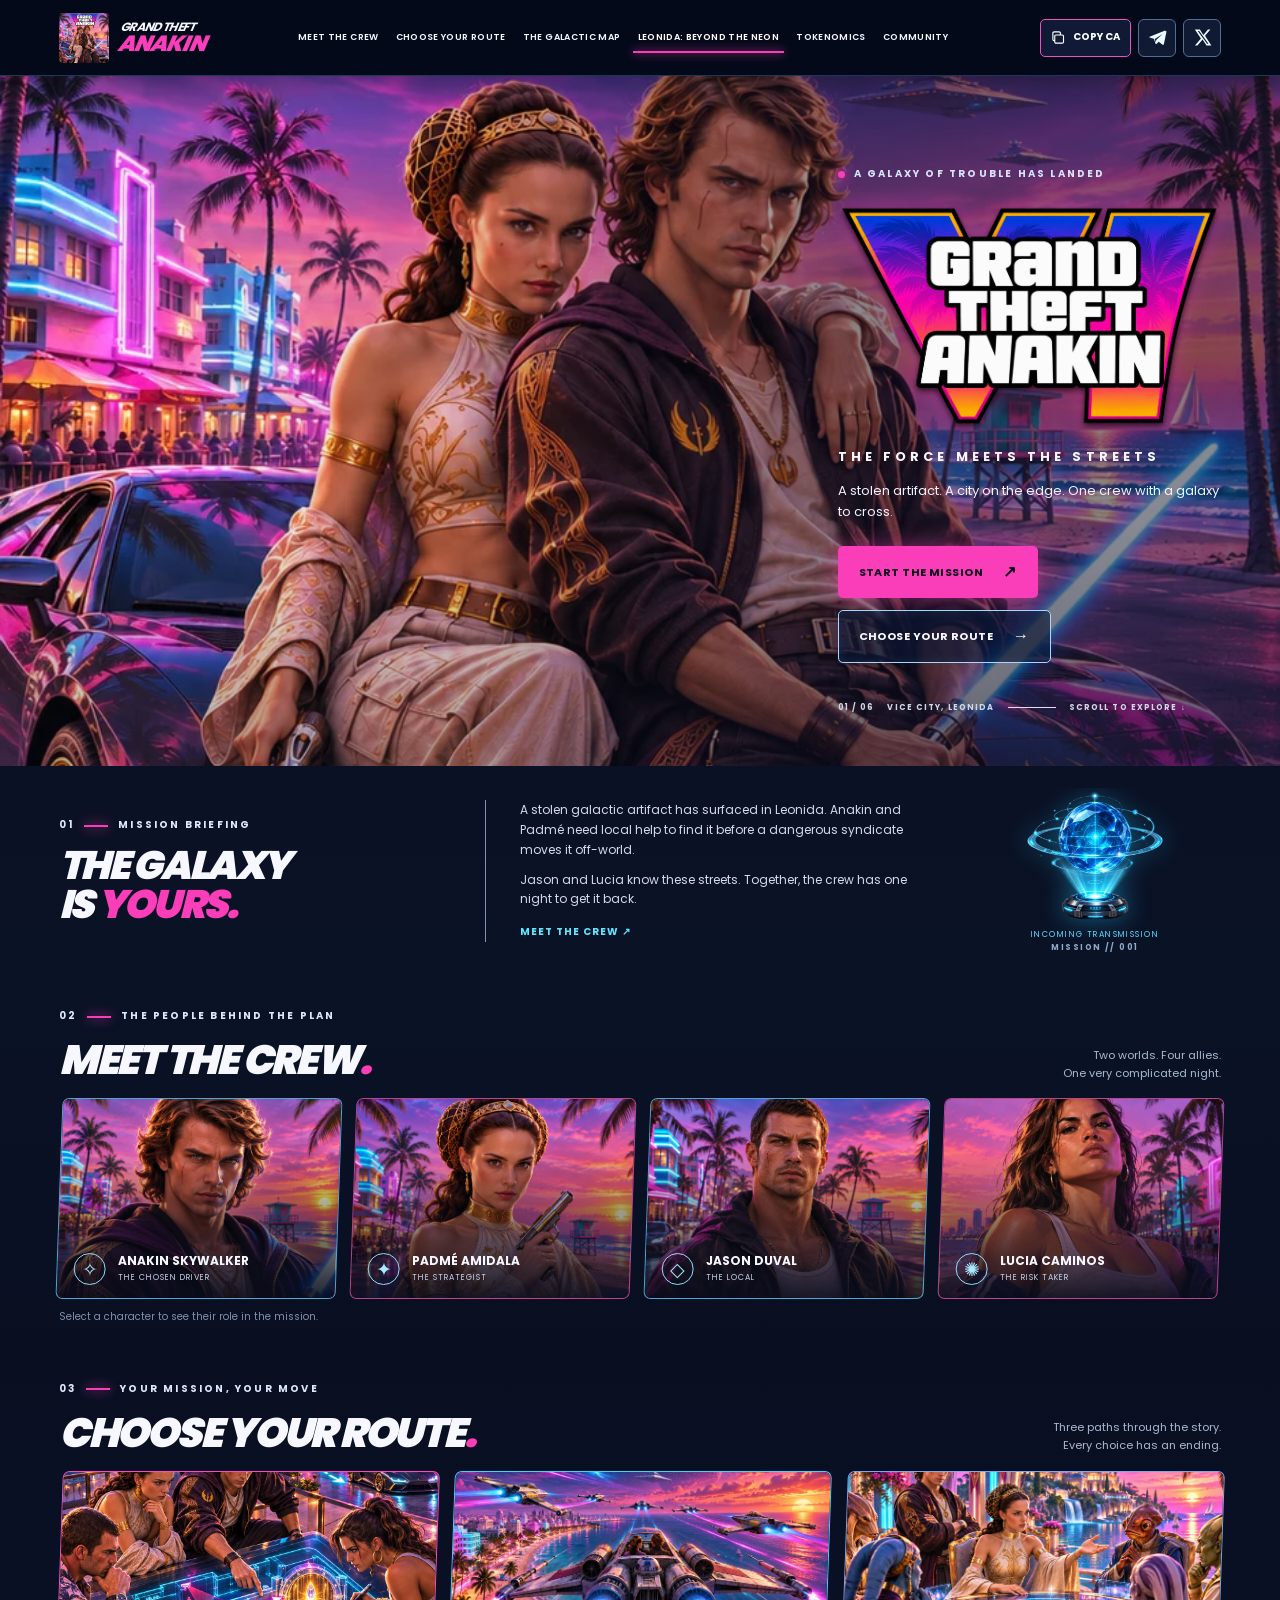
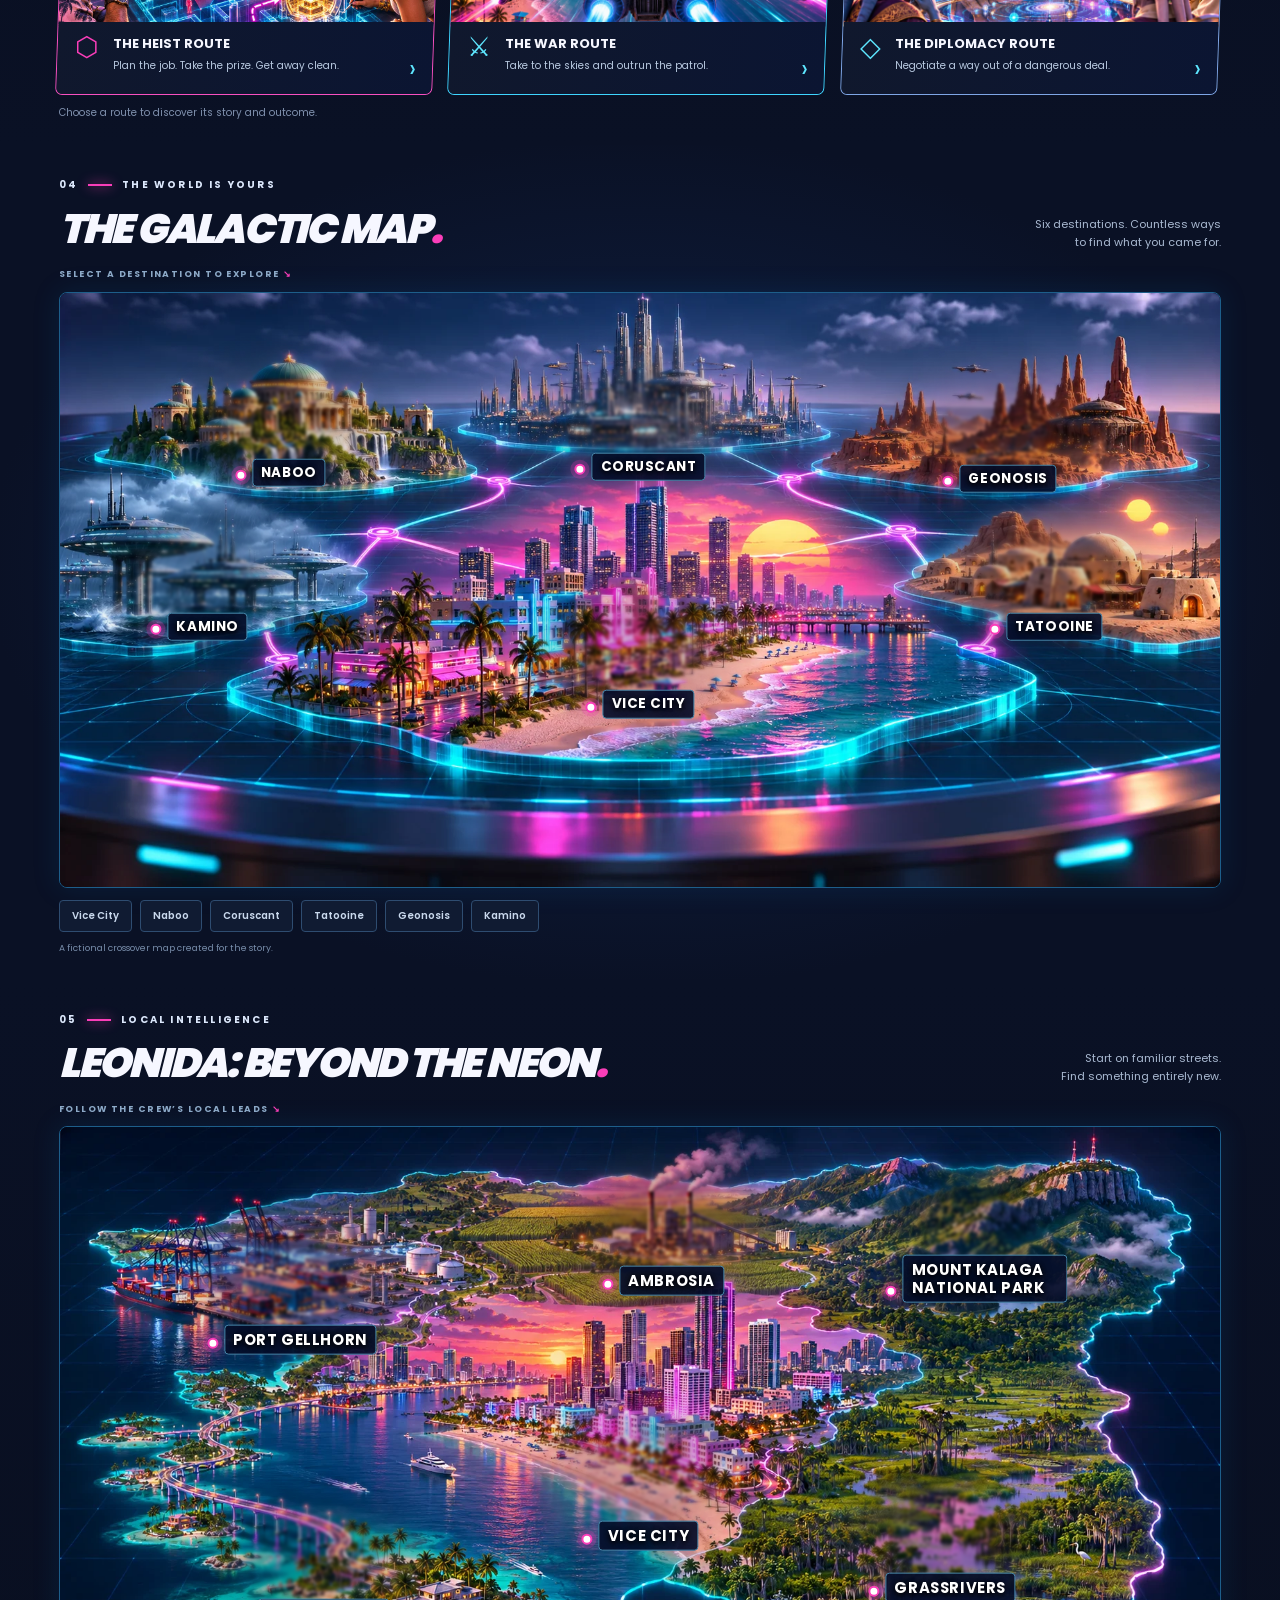
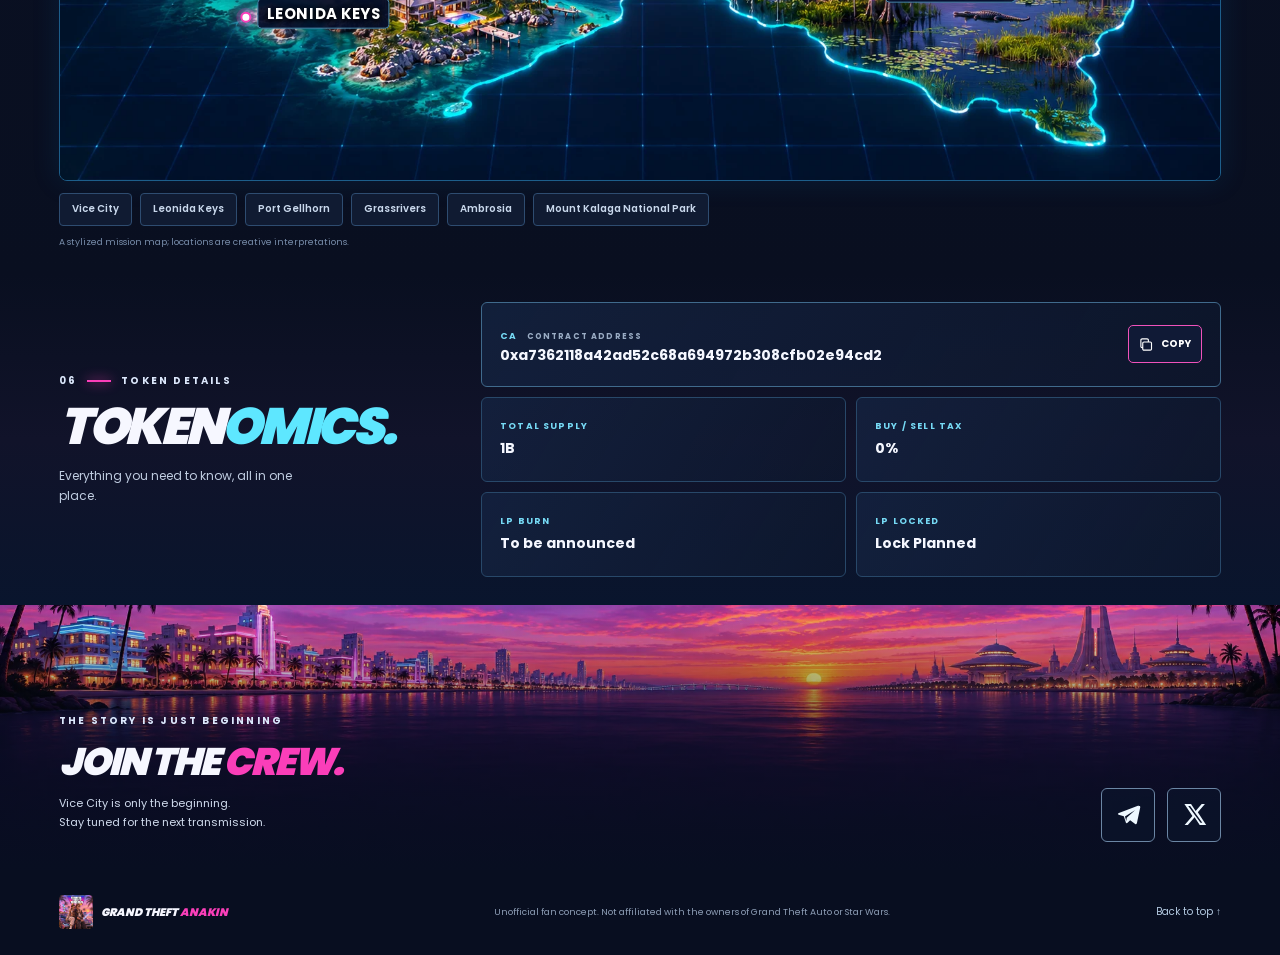
==== index.html @ a1997ffd "Shift hero copy right and enlarge the token wordmark. Co-authored-by: Cursor <cursoragent@cursor.com" ====
<!doctype html>
<html lang="en">
<head>
  <meta charset="utf-8">
  <meta name="viewport" content="width=device-width,initial-scale=1">
  <meta name="theme-color" content="#080b19">
  <meta name="description" content="Explore a cinematic fan-made Grand Theft Anakin story, where Vice City meets a galaxy far away.">
  <title>Grand Theft Anakin — The Force Meets the Streets</title>
  <link rel="icon" href="assets/images/logo-square.png">
  <link rel="preload" href="assets/fonts/poppins-700.woff2" as="font" type="font/woff2" crossorigin>
  <link rel="preload" href="assets/images/hero-desktop.webp" as="image" media="(min-width: 701px)">
  <link rel="stylesheet" href="styles.css?v=20261104d">
  <script src="config.js" defer></script>
  <script src="data.js" defer></script>
  <script src="app.js" defer></script>
  <script src="visitor.js" defer></script>
</head>
<body>
<a class="skip-link" href="#main">Skip to content</a>
<header class="site-header" id="top">
  <div class="header-inner wrap">
    <a class="brand" href="#home" aria-label="Grand Theft Anakin home"><img src="assets/images/logo-square.png" width="58" height="58" alt=""><span class="brand-name"><strong>GRAND THEFT</strong><em>ANAKIN</em></span></a>
    <button class="menu-toggle" type="button" aria-expanded="false" aria-controls="main-nav"><span></span><span></span><span></span><b class="sr-only">Toggle navigation</b></button>
    <nav class="main-nav" id="main-nav" aria-label="Main navigation"><a href="#characters">Meet the crew</a><a href="#routes">Choose your route</a><a href="#map">The galactic map</a><a href="#local-map">Leonida: Beyond the Neon</a><a href="#tokenomics">Tokenomics</a><a href="#community">Community</a></nav>
    <div class="header-actions"><button class="copy-ca" type="button" data-copy-contract disabled title="Contract address not provided"><svg viewBox="0 0 24 24" aria-hidden="true"><path d="M8 8h10a2 2 0 0 1 2 2v9a2 2 0 0 1-2 2H8a2 2 0 0 1-2-2v-9a2 2 0 0 1 2-2Zm7 0V5a2 2 0 0 0-2-2H5a2 2 0 0 0-2 2v10a2 2 0 0 0 2 2h1" fill="none" stroke="currentColor" stroke-width="1.8" stroke-linecap="round" stroke-linejoin="round"/></svg><span>Copy CA</span></button><a class="social-button" data-social="telegram" aria-label="Telegram" aria-disabled="true" title="Link not configured"><svg viewBox="0 0 24 24" aria-hidden="true"><path fill="currentColor" d="M21.7 3.3 2.8 10.6c-1.3.5-1.3 1.3-.2 1.6l4.9 1.5 1.9 5.8c.2.6.1.8.8.8.5 0 .8-.3 1.1-.6l2.3-2.2 4.8 3.5c.9.5 1.5.3 1.7-.8l3.1-14.7c.4-1.3-.5-1.9-1.5-1.4Zm-2.2 3.4-9.2 8.3-.4 3.2-1.3-4.2 9.9-6.3c.5-.3.9-.1.5.3Z"/></svg></a><a class="social-button" data-social="x" aria-label="X" aria-disabled="true" title="Link not configured"><svg viewBox="0 0 24 24" aria-hidden="true"><path fill="currentColor" d="M18.9 2H22l-6.8 7.8L23.2 22H17L12.1 14.6 5.6 22H2.5l7.5-8.6L2.3 2h6.4l4.4 6.7L18.9 2Zm-1.1 18h1.7L7.8 3.9H6L17.8 20Z"/></svg></a></div>
    <span class="sr-only" id="copy-status" role="status" aria-live="polite"></span>
  </div>
</header>
<main id="main">
  <section class="hero" id="home" aria-label="Grand Theft Anakin introduction">
    <picture class="hero-picture"><source media="(max-width: 700px)" srcset="assets/images/hero-mobile.webp"><img src="assets/images/hero-desktop.webp" alt="Anakin and Padmé beside a sports car on a neon-lit Vice City beach" width="1774" height="887" fetchpriority="high"></picture>
    <div class="hero-shade"></div><div class="hero-inner wrap"><div class="hero-copy"><p class="eyebrow"><span class="glow-dot"></span> A GALAXY OF TROUBLE HAS LANDED</p><h1 class="wordmark-heading"><img class="hero-wordmark" src="assets/images/grand-theft-anakin-vi.png" alt="Grand Theft Anakin VI" width="1637" height="961"></h1><p class="hero-tagline">THE FORCE MEETS THE STREETS</p><p class="hero-description">A stolen artifact. A city on the edge. One crew with a galaxy to cross.</p><div class="hero-actions"><a class="button button-primary" href="#mission">Start the mission <span aria-hidden="true">↗</span></a><a class="button button-outline" href="#routes">Choose your route <span aria-hidden="true">→</span></a></div><div class="hero-footnote"><span>01 / 06</span><span>VICE CITY, LEONIDA</span><span class="line"></span><span>SCROLL TO EXPLORE ↓</span></div></div></div>
  </section>
  <section class="briefing section-shell" id="mission"><div class="wrap briefing-grid"><div><p class="section-kicker">01 <span></span> MISSION BRIEFING</p><h2 class="display-heading">THE GALAXY<br>IS <em>YOURS.</em></h2></div><div class="briefing-copy"><p>A stolen galactic artifact has surfaced in Leonida. Anakin and Padmé need local help to find it before a dangerous syndicate moves it off-world.</p><p>Jason and Lucia know these streets. Together, the crew has one night to get it back.</p><a class="text-link" href="#characters">Meet the crew <span aria-hidden="true">↗</span></a></div><div class="briefing-signal"><img class="briefing-artifact" src="assets/images/briefing-artifact.webp" alt="A glowing holographic artifact" width="1536" height="1024" loading="lazy"><span>INCOMING TRANSMISSION</span><b>MISSION // 001</b></div></div></section>
  <section class="characters section-shell" id="characters"><div class="wrap"><div class="section-heading"><div><p class="section-kicker">02 <span></span> THE PEOPLE BEHIND THE PLAN</p><h2>Meet the crew<span class="accent">.</span></h2></div><p>Two worlds. Four allies.<br>One very complicated night.</p></div><div class="character-grid" id="character-grid"></div><p class="section-footnote">Select a character to see their role in the mission.</p></div></section>
  <section class="routes section-shell" id="routes"><div class="wrap"><div class="section-heading"><div><p class="section-kicker">03 <span></span> YOUR MISSION, YOUR MOVE</p><h2>Choose your route<span class="accent">.</span></h2></div><p>Three paths through the story.<br>Every choice has an ending.</p></div><div class="route-grid" id="route-grid"></div><p class="section-footnote">Choose a route to discover its story and outcome.</p></div></section>
  <section class="map-section section-shell" id="map"><div class="wrap"><div class="section-heading"><div><p class="section-kicker">04 <span></span> THE WORLD IS YOURS</p><h2>The galactic map<span class="accent">.</span></h2></div><p>Six destinations. Countless ways<br>to find what you came for.</p></div><p class="map-instruction">SELECT A DESTINATION TO EXPLORE <span aria-hidden="true">↘</span></p><div class="map-frame"><div class="map-art"><img src="assets/images/map-galaxy-new.webp" alt="A holographic map linking Vice City with five Star Wars destinations" width="1774" height="887" loading="lazy"><div id="galactic-pins" class="pins"></div></div></div><div class="destination-list" id="galactic-list" aria-label="Galactic destinations"></div><p class="map-caption">A fictional crossover map created for the story.</p></div></section>
  <section class="local-section section-shell" id="local-map"><div class="wrap"><div class="section-heading"><div><p class="section-kicker">05 <span></span> LOCAL INTELLIGENCE</p><h2>Leonida: Beyond the Neon<span class="accent">.</span></h2></div><p>Start on familiar streets.<br>Find something entirely new.</p></div><p class="map-instruction">FOLLOW THE CREW’S LOCAL LEADS <span aria-hidden="true">↘</span></p><div class="map-frame local-frame"><div class="map-art"><img src="assets/images/map-leonida-new.webp" alt="A stylized holographic map of Leonida and its mission locations" width="1774" height="887" loading="lazy"><div id="local-pins" class="pins"></div></div></div><div class="destination-list" id="local-list" aria-label="Leonida mission locations"></div><p class="map-caption">A stylized mission map; locations are creative interpretations.</p></div></section>
  <section class="tokenomics section-shell" id="tokenomics"><div class="wrap tokenomics-layout"><div class="tokenomics-intro"><p class="section-kicker">06 <span></span> TOKEN DETAILS</p><h2>TOKEN<em>OMICS.</em></h2><p>Everything you need to know, all in one place.</p><p class="tokenomics-note">Details will appear here once provided.</p></div><div class="tokenomics-cards" aria-label="Token information"><div class="token-stat token-ca"><div><span class="token-label">CA <small>CONTRACT ADDRESS</small></span><strong data-token-value="contractAddress">Not provided</strong></div><button class="token-copy" type="button" data-copy-contract disabled title="Contract address not provided"><svg viewBox="0 0 24 24" aria-hidden="true"><path d="M8 8h10a2 2 0 0 1 2 2v9a2 2 0 0 1-2 2H8a2 2 0 0 1-2-2v-9a2 2 0 0 1 2-2Zm7 0V5a2 2 0 0 0-2-2H5a2 2 0 0 0-2 2v10a2 2 0 0 0 2 2h1" fill="none" stroke="currentColor" stroke-width="1.8" stroke-linecap="round" stroke-linejoin="round"/></svg><span>Copy</span></button></div><div class="token-stat"><span class="token-label">TOTAL SUPPLY</span><strong data-token-value="totalSupply">To be announced</strong></div><div class="token-stat"><span class="token-label">BUY / SELL TAX</span><strong data-token-value="buySellTax">To be announced</strong></div><div class="token-stat"><span class="token-label">LP BURN</span><strong data-token-value="lpBurn">To be announced</strong></div><div class="token-stat"><span class="token-label">LP LOCKED</span><strong data-token-value="lpLocked">To be announced</strong></div></div></div></section>
  <section class="community" id="community"><div class="community-bg" aria-hidden="true"></div><div class="wrap community-content"><div><p class="section-kicker">THE STORY IS JUST BEGINNING</p><h2>JOIN THE <em>CREW.</em></h2><p>Vice City is only the beginning.<br>Stay tuned for the next transmission.</p></div><div class="community-socials" aria-label="Community links"><a class="social-button" data-social="telegram" aria-label="Telegram" aria-disabled="true" title="Link not configured"><svg viewBox="0 0 24 24" aria-hidden="true"><path fill="currentColor" d="M21.7 3.3 2.8 10.6c-1.3.5-1.3 1.3-.2 1.6l4.9 1.5 1.9 5.8c.2.6.1.8.8.8.5 0 .8-.3 1.1-.6l2.3-2.2 4.8 3.5c.9.5 1.5.3 1.7-.8l3.1-14.7c.4-1.3-.5-1.9-1.5-1.4Zm-2.2 3.4-9.2 8.3-.4 3.2-1.3-4.2 9.9-6.3c.5-.3.9-.1.5.3Z"/></svg></a><a class="social-button" data-social="x" aria-label="X" aria-disabled="true" title="Link not configured"><svg viewBox="0 0 24 24" aria-hidden="true"><path fill="currentColor" d="M18.9 2H22l-6.8 7.8L23.2 22H17L12.1 14.6 5.6 22H2.5l7.5-8.6L2.3 2h6.4l4.4 6.7L18.9 2Zm-1.1 18h1.7L7.8 3.9H6L17.8 20Z"/></svg></a></div></div></section>
</main>
<footer class="footer"><div class="wrap footer-inner"><a class="footer-brand" href="#home"><img src="assets/images/logo-square.png" alt="" width="38" height="38"><span>GRAND THEFT <em>ANAKIN</em></span></a><p>Unofficial fan concept. Not affiliated with the owners of Grand Theft Auto or Star Wars.</p><a href="#top" class="back-to-top">Back to top ↑</a></div></footer>
<dialog class="detail-dialog" id="detail-dialog" aria-labelledby="dialog-title"><div class="dialog-shell"><button class="dialog-close" id="dialog-close" type="button" aria-label="Close details">×</button><div class="dialog-visual"><img id="dialog-image" src="assets/images/07-vice-city.webp" alt="" width="1672" height="941"></div><div class="dialog-content"><div class="scene-gallery" id="scene-gallery" aria-label="Location image gallery" hidden><p class="gallery-caption">EXPLORE THE LOCATION <span id="gallery-position" aria-live="polite"></span></p><div id="gallery-thumbs" class="gallery-thumbs"></div></div><p class="section-kicker" id="dialog-kicker"></p><h2 id="dialog-title"></h2><p id="dialog-text"></p><div class="dialog-outcome" id="dialog-outcome" hidden><span>MISSION OUTCOME</span><p id="outcome-text"></p></div><div class="dialog-actions"><button class="button button-primary" type="button" id="outcome-button" hidden>Reveal outcome <span aria-hidden="true">→</span></button><button class="button button-outline" type="button" id="dialog-back">Back to the story</button></div></div></div></dialog>
</body></html>
---- styles.css ----
@font-face{font-family:Poppins;src:url('assets/fonts/poppins-400.woff2') format('woff2');font-weight:400;font-display:swap}@font-face{font-family:Poppins;src:url('assets/fonts/poppins-600.woff2') format('woff2');font-weight:600;font-display:swap}@font-face{font-family:Poppins;src:url('assets/fonts/poppins-700.woff2') format('woff2');font-weight:700;font-display:swap}@font-face{font-family:Poppins;src:url('assets/fonts/poppins-900.woff2') format('woff2');font-weight:900;font-display:swap}
:root{color-scheme:dark;--bg:#080d1d;--surface:#101831;--ink:#f6f7ff;--muted:#a9b9d1;--cyan:#5ee7ff;--pink:#fa3eb9;--line:#254565;--max:1420px;--header:76px}*{box-sizing:border-box}html{scroll-behavior:smooth;scroll-padding-top:var(--header)}body{margin:0;background:var(--bg);color:var(--ink);font:400 14px/1.65 Poppins,Arial,sans-serif}body.dialog-open{overflow:hidden}button,a{font:inherit}button{color:inherit}button,a{-webkit-tap-highlight-color:transparent}a{color:inherit;text-decoration:none}img{max-width:100%}button:focus-visible,a:focus-visible{outline:3px solid #fff;outline-offset:4px}.wrap{width:min(var(--max),calc(100% - 9.2%));margin-inline:auto}.sr-only{position:absolute;width:1px;height:1px;padding:0;margin:-1px;overflow:hidden;clip:rect(0,0,0,0);white-space:nowrap;border:0}.skip-link{position:fixed;z-index:200;top:4px;left:4px;transform:translateY(-150%);background:#fff;color:#000;padding:10px}.skip-link:focus{transform:none}.site-header{height:var(--header);position:sticky;top:0;z-index:20;background:rgba(5,10,26,.96);border-bottom:1px solid #1f3751;box-shadow:0 8px 30px #0004;backdrop-filter:blur(12px)}.header-inner{height:100%;display:flex;align-items:center;gap:22px}.brand{display:flex;align-items:center;gap:10px;flex-shrink:0;line-height:1}.brand img{width:50px;height:50px;border-radius:50%}.brand-name{display:flex;flex-direction:column;transform:skew(-10deg);font-style:italic;font-weight:900;letter-spacing:-.06em}.brand-name strong{font-size:12px}.brand-name em{font-size:22px;color:var(--pink);font-style:italic}.main-nav{display:flex;justify-content:center;align-items:center;gap:clamp(13px,1.6vw,27px);flex:1;height:100%}.main-nav a{font-size:10px;font-weight:600;text-transform:uppercase;letter-spacing:.04em;height:100%;display:flex;align-items:center;position:relative}.main-nav a:hover,.main-nav a.active{color:#fff}.main-nav a.active:after,.main-nav a:hover:after{content:"";position:absolute;bottom:0;left:0;right:0;height:2px;background:var(--pink);box-shadow:0 0 10px var(--pink)}.header-action{white-space:nowrap;font-weight:700;font-size:10px;text-transform:uppercase;padding:9px 14px;border:1px solid var(--pink);border-radius:6px;box-shadow:0 0 16px #f332a944}.header-action span{font-size:17px;color:#c4adff;margin-right:4px}.menu-toggle{display:none}.button{min-height:47px;display:inline-flex;align-items:center;justify-content:center;gap:20px;padding:12px 20px;border-radius:5px;border:1px solid transparent;text-transform:uppercase;letter-spacing:.04em;font-size:11px;font-weight:700;cursor:pointer;transition:transform .2s,box-shadow .2s,background .2s}.button span{font-size:16px}.button:hover{transform:translateY(-2px)}.button-primary{background:var(--pink);color:#100b1c;box-shadow:0 0 22px #f741ad80}.button-primary:hover{background:#ff73cc;box-shadow:0 0 28px #f741ada8}.button-outline{background:#0b1533aa;color:#f8faff;border-color:#a9d6ff;box-shadow:inset 0 0 12px #5edfff16}.button-outline:hover{border-color:var(--pink);box-shadow:0 0 18px #fa3eb94a}.hero{height:min(690px,calc(100vh - var(--header)));min-height:510px;position:relative;isolation:isolate;overflow:hidden;border-bottom:1px solid #4b3661}.hero-picture,.hero-shade{position:absolute;inset:0;z-index:-2}.hero-picture img{width:100%;height:100%;object-fit:cover;object-position:40% center;display:block}.hero-shade{z-index:-1;background:linear-gradient(90deg,transparent 10%,#10102a19 37%,#1110277d 67%,#0d10247d 100%),linear-gradient(0deg,#080d1d4a,transparent 35%)}.hero-inner{height:100%;display:flex;justify-content:flex-end;align-items:center}.hero-copy{width:40%;padding:28px 0 0 7%;margin-left:auto}.eyebrow,.section-kicker{font-size:10px;letter-spacing:.22em;font-weight:700;text-transform:uppercase}.eyebrow{display:flex;align-items:center;gap:9px;color:#d8e4fb}.glow-dot{width:7px;height:7px;border-radius:50%;background:var(--pink);box-shadow:0 0 12px var(--pink)}h1{font-size:clamp(52px,6.9vw,112px);line-height:.8;letter-spacing:-.075em;margin:25px 0 22px;font-weight:900;font-style:italic;transform:skew(-7deg);text-shadow:0 4px 18px #161027}.hero h1 span,.hero h1 em{display:block}.hero h1 em{color:var(--pink);font-size:1.04em;font-style:italic;text-shadow:0 0 24px #fb31ac85}.hero-tagline{letter-spacing:.32em;font-size:clamp(10px,1vw,14px);font-weight:700;margin:0}.hero-description{color:#f0f2ff;font-size:13px;max-width:440px;margin:13px 0 23px}.hero-actions{display:flex;flex-wrap:wrap;gap:12px}.hero-footnote{display:flex;gap:13px;align-items:center;margin-top:38px;color:#d3d6e4;font-size:8px;letter-spacing:.14em;font-weight:700}.hero-footnote .line{width:48px;height:1px;background:#f0d8f1}.section-shell{border-bottom:1px solid #1f3550}.briefing{background:linear-gradient(110deg,#0b1126,#0b142a 75%,#09254a)}.briefing-grid{display:grid;grid-template-columns:1fr 1.15fr .65fr;align-items:center;gap:38px;min-height:0;padding-block:22px}.section-kicker{color:#dce8fc;display:flex;align-items:center;gap:10px;margin:0 0 12px}.section-kicker span{display:inline-block;width:24px;height:2px;background:var(--pink);box-shadow:0 0 12px var(--pink)}.display-heading{font-size:clamp(26px,3.1vw,46px);font-weight:900;font-style:italic;letter-spacing:-.06em;line-height:1;margin:0}.display-heading em,.project h2 em,.community h2 em{color:var(--pink);font-style:italic}.briefing-copy{border-left:1px solid #8092b5;padding-left:34px}.briefing-copy p{font-size:12px;color:#d1dbec;margin:0 0 10px}.text-link{color:var(--cyan);font-size:10px;font-weight:700;text-transform:uppercase;letter-spacing:.1em}.text-link:hover{color:#fff}.briefing-signal{display:flex;flex-direction:column;align-items:center;justify-content:center;color:#5cdaff;font-size:8px;letter-spacing:.18em;min-height:142px;position:relative;overflow:hidden}.briefing-signal b{font-size:8px;color:#90a9c8}.signal-rings{width:112px;height:112px;display:grid;place-items:center;position:relative}.signal-rings i{position:absolute;width:80%;height:80%;border:1px solid #45bfff;border-radius:50%;box-shadow:0 0 15px #15afff88,inset 0 0 14px #15afff55}.signal-rings i:nth-child(2){width:62%;height:62%;border-style:dashed;animation:spin 20s linear infinite}.signal-rings i:nth-child(3){width:100%;height:100%;border-style:dotted;animation:spin 35s linear infinite reverse}.signal-core{font-size:38px;color:#ccfaff;text-shadow:0 0 22px #50d6ff}@keyframes spin{to{transform:rotate(360deg)}}.characters,.routes,.map-section,.local-section{padding:32px 0 24px;background:#090f21}.routes{background:#0a1125}.map-section{background:radial-gradient(ellipse at 50% 58%,#102248 0,#080f21 70%)}.local-section{background:#090f20}.section-heading{display:flex;justify-content:space-between;align-items:end;gap:20px;margin-bottom:16px}.section-heading h2{margin:0;line-height:1.1;font-size:clamp(27px,3.2vw,46px);font-weight:900;font-style:italic;letter-spacing:-.055em;text-transform:uppercase}.accent{color:var(--pink)}.section-heading>p{margin:0;color:var(--muted);font-size:11px;text-align:right}.character-grid{display:grid;grid-template-columns:repeat(4,1fr);gap:14px}.character-card{position:relative;transform:skewX(-2deg);padding:0;overflow:hidden;text-align:left;border:1px solid #4aa8d6;background:#10162d;border-radius:7px;cursor:pointer;min-width:0;transition:transform .25s,box-shadow .25s}.character-card:nth-child(even){border-color:#bd438d}.character-card:hover{transform:translateY(-5px) skewX(-2deg);box-shadow:0 0 25px #28cafa30}.character-card img{width:100%;height:auto;aspect-ratio:1.4;object-fit:cover;object-position:center 36%;display:block;transform:skewX(2deg) scale(1.06);transition:transform .4s}.character-card:hover img{transform:skewX(2deg) scale(1.1)}.character-card:after{content:"";position:absolute;inset:25% 0 0;background:linear-gradient(transparent,#080c1be8);pointer-events:none}.character-info{position:absolute;transform:skewX(2deg);z-index:1;left:0;bottom:0;right:0;padding:20px 16px 13px;display:flex;gap:12px;align-items:center}.character-icon{display:grid;place-items:center;width:32px;height:32px;border:1px solid #89ddff;border-radius:50%;color:#a9eaff;flex-shrink:0;font-size:19px}.character-name{display:block;font-size:12px;font-weight:700;line-height:1.25;text-transform:uppercase}.character-role{display:block;font-size:8px;letter-spacing:.13em;color:#c2cde1;text-transform:uppercase;margin-top:3px}.section-footnote{margin:13px 0 0;color:#7f90ad;font-size:10px}.route-grid{display:grid;grid-template-columns:repeat(3,1fr);gap:15px}.route-card{position:relative;transform:skewX(-2deg);padding:0;overflow:hidden;text-align:left;border:1px solid #3fd5ff;background:#101a30;border-radius:7px;cursor:pointer;transition:transform .25s,box-shadow .25s}.route-card:first-child{border-color:#f850c0}.route-card:last-child{border-color:#7fa6e6}.route-card:hover{transform:translateY(-5px) skewX(-2deg);box-shadow:0 0 23px #13c5ef30}.route-card img{width:100%;height:auto;aspect-ratio:2.5;object-fit:cover;display:block;transform:skewX(2deg) scale(1.06);transition:transform .4s}.route-card:hover img{transform:skewX(2deg) scale(1.1)}.route-info{position:relative;display:flex;gap:14px;align-items:flex-start;min-height:72px;padding:11px 38px 11px 17px;background:linear-gradient(100deg,#10182d,#0b1532)}.route-info>span{transform:skewX(2deg)}.route-icon{font-size:27px;line-height:1;color:var(--cyan)}.route-card:first-child .route-icon{color:var(--pink)}.route-title{display:block;font-size:13px;font-weight:700;text-transform:uppercase}.route-desc{display:block;color:#b8c9e0;font-size:10px;line-height:1.55;margin-top:4px}.route-arrow{position:absolute;right:16px;top:26px;color:var(--cyan);font-size:25px}.map-instruction{font-size:9px;letter-spacing:.16em;font-weight:700;color:#8ca9c7;margin:0 0 10px}.map-instruction span{color:var(--pink)}.map-frame{border:1px solid #1d5e8a;background:#051020;border-radius:8px;overflow:hidden;box-shadow:0 0 28px #0b65af2a}.map-art{position:relative;line-height:0}.map-art>img{display:block;width:100%;height:auto}.pins{position:absolute;inset:0}.map-pin{position:absolute;transform:translate(-50%,-50%);display:flex;align-items:center;gap:6px;z-index:2;padding:7px;border:0;background:none;color:#fff;text-align:left;white-space:nowrap;cursor:pointer;text-shadow:0 2px 5px #000,0 0 10px #000;line-height:1.2}.map-pin .pin-dot{width:10px;height:10px;display:block;flex:none;border-radius:50%;background:#fff;border:2px solid var(--pink);box-shadow:0 0 0 4px #ef3ab63b,0 0 18px #ff4cc2;transition:transform .2s}.map-pin:hover .pin-dot{transform:scale(1.5)}.pin-label{padding:3px 5px;border-radius:2px;background:#07102cb3;font-size:clamp(8px,.8vw,11px);font-weight:700;text-transform:uppercase;letter-spacing:.06em}.destination-list{display:flex;gap:8px;flex-wrap:wrap;margin-top:12px}.destination-list button{border:1px solid #2e4c70;border-radius:4px;padding:7px 12px;color:#c9d8ec;background:#101b32;cursor:pointer;font-size:10px;font-weight:600;transition:border .2s,color .2s}.destination-list button:hover{border-color:var(--pink);color:white}.map-caption{font-size:9px;color:#778ca9;margin:9px 0 0}.project{background:linear-gradient(110deg,#11132a,#09152d 72%);padding:45px 0;border-top:1px solid #303a60}.project-grid{display:grid;grid-template-columns:95px 1fr 1.2fr .7fr;gap:30px;align-items:center}.crystal img{height:140px;width:90px;object-fit:contain;filter:drop-shadow(0 0 15px #67aeff88)}.project h2{font-size:clamp(22px,2.1vw,34px);font-weight:900;font-style:italic;line-height:1.15;letter-spacing:-.04em;margin:0}.project h2 em{color:var(--cyan)}.project-copy{border-left:1px solid #607a9c;padding-left:28px}.project-copy p{font-size:11px;color:#d0dbed;margin:0 0 10px}.project-copy .project-note{color:#8ea3c0;font-size:10px}.project-tags{display:grid;gap:6px}.project-tags span{border:1px solid #2c668f;padding:7px 10px;border-radius:5px;color:#dbeeff;font-size:9px;font-weight:700;letter-spacing:.06em}.community{min-height:265px;position:relative;isolation:isolate;display:flex;align-items:end;overflow:hidden;background:#080f20}.community-bg{position:absolute;inset:0;z-index:-1;background:linear-gradient(0deg,#080e21 0,#080d1d66 65%,transparent),url('assets/images/community-skyline.webp') center 48%/cover}.community-content{display:flex;align-items:end;justify-content:space-between;gap:30px;padding-block:48px 28px}.community h2{font-size:clamp(28px,3vw,44px);font-style:italic;font-weight:900;letter-spacing:-.055em;line-height:1.1;margin:0}.community-content p:not(.section-kicker){font-size:11px;color:#d0dbed}.footer{background:#080e20;border-top:1px solid #30415c}.footer-inner{min-height:85px;display:flex;align-items:center;justify-content:space-between;gap:20px}.footer-brand{display:flex;align-items:center;gap:8px;font-style:italic;font-weight:900;font-size:11px;white-space:nowrap}.footer-brand img{width:34px;height:34px;border-radius:50%}.footer-brand em{color:var(--pink)}.footer p{font-size:9px;color:#8d9db5;text-align:center}.back-to-top{font-size:10px;color:#b2c8df;white-space:nowrap}.detail-dialog{width:min(760px,calc(100% - 28px));max-height:min(90vh,850px);padding:0;border:1px solid #38749c;border-radius:9px;background:#0b1428;color:#fff;box-shadow:0 24px 100px #000b}.detail-dialog::backdrop{background:#020514db;backdrop-filter:blur(5px)}.dialog-shell{position:relative}.dialog-close{position:absolute;right:12px;top:12px;width:40px;height:40px;border:1px solid #9ddaf7;border-radius:50%;background:#081124c9;font-size:25px;line-height:1;cursor:pointer;z-index:2}.dialog-close:hover{background:#e6299e;color:#100718}.dialog-visual{aspect-ratio:1.9;overflow:hidden;background:#091324}.dialog-visual img{width:100%;height:100%;object-fit:cover;display:block}.dialog-content{padding:26px 30px 30px}.dialog-content h2{font-size:clamp(24px,3vw,36px);line-height:1.1;text-transform:uppercase;font-weight:900;font-style:italic;letter-spacing:-.04em;margin:0}.dialog-content>p:not(.section-kicker),.dialog-outcome p{color:#c8d6e9;font-size:13px}.dialog-outcome{border-left:3px solid var(--pink);padding:1px 0 1px 14px;margin:18px 0}.dialog-outcome span{font-size:9px;letter-spacing:.17em;font-weight:700;color:var(--pink)}.dialog-outcome p{margin:6px 0}.dialog-actions{display:flex;gap:10px;flex-wrap:wrap;margin-top:20px}[hidden]{display:none!important}
@media(max-width:1100px){.main-nav{gap:12px}.main-nav a{font-size:9px}.header-action{display:none}.project-grid{grid-template-columns:70px 1fr 1.3fr}.project-tags{grid-column:2/4;grid-template-columns:repeat(4,1fr)}.crystal img{height:120px;width:70px}}
@media(max-width:800px){:root{--header:66px}.wrap{width:min(100% - 36px,var(--max))}.menu-toggle{margin-left:auto;display:flex;flex-direction:column;justify-content:center;gap:5px;width:42px;height:42px;background:none;border:1px solid #49617d;border-radius:5px;padding:10px;cursor:pointer}.menu-toggle span{width:100%;height:2px;background:#fff}.main-nav{position:absolute;top:var(--header);left:0;right:0;height:auto;padding:14px 18px 22px;background:#080f22;display:none;align-items:stretch;flex-direction:column;gap:0;border-bottom:1px solid #37516f;box-shadow:0 15px 30px #0009}.main-nav.open{display:flex}.main-nav a{height:auto;padding:11px 6px;font-size:11px}.main-nav a.active:after,.main-nav a:hover:after{right:auto;width:30px}.brand img{width:45px;height:45px}.hero-copy{width:48%;padding-left:5%}.briefing-grid{grid-template-columns:1fr 1.3fr;gap:20px}.briefing-signal{display:none}.character-grid{grid-template-columns:repeat(2,1fr)}.route-grid{gap:10px}.route-info{padding:13px;min-height:110px}.route-arrow{display:none}.project-grid{grid-template-columns:65px 1fr 1fr;gap:18px}.project-tags{grid-column:1/-1}.project-copy{padding-left:18px}}
@media(max-width:700px){.hero{height:760px;min-height:0;max-height:none}.hero-picture img{object-position:center 44%}.hero-shade{background:linear-gradient(180deg,#090d1bd9 0%,#090d1b66 38%,transparent 62%,#080d1dd9 100%)}.hero-inner{align-items:flex-start;justify-content:center}.hero-copy{width:100%;padding:32px 0 0;text-align:center}.eyebrow{justify-content:center;font-size:9px}.hero h1{font-size:clamp(52px,13vw,76px);margin:15px 0 14px}.hero h1 span{display:inline}.hero h1 span:first-child:after{content:' '}.hero h1 em{display:block}.hero-tagline{letter-spacing:.18em}.hero-description{margin:10px auto 14px;font-size:11px;max-width:320px}.hero-actions{justify-content:center;gap:8px}.hero-actions .button{font-size:9px;padding:10px 12px;min-height:40px;gap:9px}.hero-footnote{display:none}.briefing-grid{grid-template-columns:1fr;padding-block:36px;gap:20px}.briefing-copy{padding-left:16px}.section-heading{align-items:start;flex-direction:column;gap:10px}.section-heading>p{text-align:left;font-size:10px}.characters,.routes,.map-section,.local-section{padding:28px 0 22px}.route-grid{grid-template-columns:1fr}.route-card{display:grid;grid-template-columns:1fr 1fr;align-items:stretch}.route-card img{aspect-ratio:1.4;height:100%}.route-info{min-height:120px;align-items:flex-start}.route-icon{font-size:21px}.route-title{font-size:11px}.route-desc{font-size:9px}.character-info{padding:10px}.character-icon{width:26px;height:26px;font-size:15px}.character-name{font-size:10px}.character-role{font-size:7px}.character-card img{aspect-ratio:1.4}.pin-label{display:none}.map-pin{padding:9px}.map-pin .pin-dot{width:9px;height:9px}.destination-list{display:grid;grid-template-columns:repeat(3,1fr);gap:6px}.destination-list button{padding:9px 2px;font-size:9px}.project-grid{grid-template-columns:65px 1fr}.project-copy{grid-column:1/-1}.project-tags{grid-template-columns:repeat(2,1fr)}.community{min-height:240px}.community-content{align-items:flex-start;flex-direction:column;padding-block:55px 30px}.footer-inner{padding-block:24px;flex-wrap:wrap}.footer p{text-align:left;order:3;width:100%;margin:0}.dialog-content{padding:22px}.dialog-visual{aspect-ratio:1.55}}
@media(max-width:370px){.hero{height:700px}.hero h1{font-size:48px}.character-name{font-size:9px}.character-info{gap:6px}.route-info{min-height:115px}.route-icon{display:none}}
@media(prefers-reduced-motion:reduce){html{scroll-behavior:auto}*,*:before,*:after{animation-duration:.01ms!important;animation-iteration-count:1!important;transition-duration:.01ms!important}}
/* Immersive update: continuous scene transitions, dimensional hotspots and location galleries. */
.section-shell,.hero,.project,.footer{border-block:0}
.briefing{background:linear-gradient(180deg,#0b1124,#0a1226)}
.characters{background:linear-gradient(180deg,#0a1226,#090f21)}
.routes{background:linear-gradient(180deg,#090f21,#0a1125)}
.map-section{background:radial-gradient(ellipse at 50% 50%,#102248,#0a1125 72%)}
.local-section{background:linear-gradient(180deg,#0a1125,#090f20)}
.project{background:linear-gradient(180deg,#090f20,#11132a 50%,#09152d)}
.wordmark-heading{transform:none;margin:20px 0 18px;line-height:0;font-style:normal}
.hero-wordmark{display:block;width:min(560px,100%);height:auto;filter:drop-shadow(0 3px 3px #000b) drop-shadow(0 0 11px #ec39c866)}
.map-pin{width:17%;height:24%;display:flex;justify-content:center;align-items:flex-end;gap:6px;padding:8px;border-radius:40%;background:radial-gradient(ellipse,#02092018,#06132b36 72%,transparent);backdrop-filter:blur(1.7px) brightness(.76);transition:backdrop-filter .25s,background .25s,filter .25s}
.map-pin:hover,.map-pin:focus-visible{z-index:5;background:radial-gradient(ellipse,#91eaff22,transparent 75%);backdrop-filter:blur(0) brightness(1.3)}
.map-pin .pin-dot{width:11px;height:11px;margin-bottom:6px}
.pin-label{max-width:100%;padding:5px 8px;background:#07102ced;border:1px solid #4684a7;border-radius:4px;font-size:clamp(10px,1.05vw,15px);letter-spacing:.04em;white-space:normal}
.local-frame .pin-label{font-size:clamp(11px,1.16vw,16px)}
.scene-gallery{margin:0 0 20px}.gallery-caption{display:flex;justify-content:space-between;gap:12px;font-size:9px;font-weight:700;letter-spacing:.15em;color:#b8cce3}.gallery-caption span{color:#5ee7ff}.gallery-thumbs{display:grid;grid-template-columns:repeat(3,1fr);gap:8px}.scene-thumb{padding:0;overflow:hidden;border:2px solid #47607d;border-radius:5px;background:#111b30;cursor:pointer;aspect-ratio:1.8}.scene-thumb[aria-pressed="true"]{border-color:#fa3eb9;box-shadow:0 0 12px #fa3eb955}.scene-thumb img{display:block;width:100%;height:100%;object-fit:cover}
@media(max-width:700px){.wordmark-heading{margin:10px auto 14px}.hero-wordmark{width:min(320px,86vw);margin:auto}.map-pin{width:18%;height:25%;padding:3px}.map-pin .pin-dot{margin-bottom:0}.map-pin .pin-label{display:none}.destination-list button{font-size:10px;padding:10px 3px}.scene-gallery{margin-bottom:14px}.gallery-thumbs{gap:5px}}
/* Feather the map effects so the artwork remains continuous around every place. */
.map-pin,.map-pin:hover,.map-pin:focus-visible{background:transparent;backdrop-filter:none}
.map-pin::before{content:"";position:absolute;inset:-12%;pointer-events:none;backdrop-filter:blur(1.7px) brightness(.82);-webkit-mask-image:radial-gradient(ellipse at center,#000 28%,transparent 72%);mask-image:radial-gradient(ellipse at center,#000 28%,transparent 72%);transition:backdrop-filter .25s}
.map-pin:hover::before,.map-pin:focus-visible::before{backdrop-filter:blur(0) brightness(1.3)}
.map-pin>*{position:relative;z-index:1}
.briefing-artifact{display:block;width:100%;max-width:220px;height:140px;object-fit:contain;filter:drop-shadow(0 0 12px #20c9ff6a)}
@media(max-width:800px){.briefing-signal{display:flex;grid-column:1/-1;min-height:110px}.briefing-artifact{height:110px}}
/* Navigation, token information, and community links. */
.brand img,.footer-brand img{border-radius:4px;object-fit:cover}
.header-inner{gap:clamp(10px,1vw,16px)}
.main-nav{gap:clamp(3px,.55vw,10px)}
.main-nav a{height:auto;padding:10px 5px;white-space:nowrap;font-size:clamp(8px,.7vw,10px)}
.main-nav a.active:after,.main-nav a:hover:after{bottom:2px}
.header-actions{display:flex;align-items:center;gap:7px;flex-shrink:0}
.copy-ca,.token-copy{display:inline-flex;justify-content:center;align-items:center;gap:7px;min-height:38px;padding:8px 10px;border:1px solid #f052bb;border-radius:5px;background:#101a36;color:#fff;font-weight:700;font-size:10px;text-transform:uppercase;white-space:nowrap;cursor:pointer}
.copy-ca svg,.token-copy svg{width:15px;height:15px;flex:none}
.copy-ca:disabled,.token-copy:disabled{border-color:#42516b;color:#91a0b7;cursor:not-allowed;box-shadow:none}
.social-button{display:inline-flex;align-items:center;justify-content:center;flex:none;width:38px;height:38px;border:1px solid #4e6f91;border-radius:6px;background:#101a33;color:#eef8ff;transition:border-color .2s,color .2s,background .2s,transform .2s}
.social-button svg{width:19px;height:19px;display:block}
.social-button:not([aria-disabled="true"]):hover{color:#fff;border-color:#ff52c7;background:#192d4b;transform:translateY(-2px)}
.social-button[aria-disabled="true"]{color:#91a0b7;border-color:#42516b;cursor:not-allowed}
.tokenomics{background:linear-gradient(180deg,#090f20,#11132a 50%,#09152d);padding:28px 0}
.tokenomics-layout{display:grid;grid-template-columns:minmax(240px,.7fr) minmax(0,1.5fr);gap:clamp(30px,6vw,90px);align-items:center}
.tokenomics-intro h2{font-size:clamp(30px,4vw,58px);font-weight:900;font-style:italic;letter-spacing:-.065em;line-height:1;margin:0}
.tokenomics-intro h2 em{font-style:italic;color:var(--cyan)}
.tokenomics-intro p:not(.section-kicker){color:#c0cde1;font-size:12px;max-width:260px;margin:14px 0 0}
.tokenomics-intro .tokenomics-note{font-size:10px!important;color:#8295b2!important}
.tokenomics-cards{display:grid;grid-template-columns:repeat(2,minmax(0,1fr));gap:10px}
.token-stat{min-height:85px;padding:14px 18px;border:1px solid #284869;border-radius:6px;background:linear-gradient(120deg,#142341c7,#0d172db3);display:flex;flex-direction:column;justify-content:center;gap:5px;min-width:0}
.token-stat strong{display:block;color:#f5f7ff;font-size:clamp(12px,1.1vw,15px);overflow-wrap:anywhere;line-height:1.4}
.token-label{color:#76daf5;letter-spacing:.13em;font-size:9px;font-weight:700}
.token-label small{color:#9aacc4;font-size:8px;margin-left:6px}
.token-ca{grid-column:1/-1;display:flex;flex-direction:row;align-items:center;justify-content:space-between;gap:18px;border-color:#406a8c}
.token-ca>div{min-width:0}.token-copy{flex:none}.community-socials{display:flex;align-items:center;gap:12px}
.community-socials .social-button{width:54px;height:54px;border-color:#6b86a4;background:#0c152ca6}
.community-socials .social-button svg{width:25px;height:25px}
@media(max-width:1100px){
  .menu-toggle{order:3;margin-left:4px;display:flex;flex-direction:column;justify-content:center;gap:5px;width:42px;height:42px;background:none;border:1px solid #49617d;border-radius:5px;padding:10px;cursor:pointer}
  .menu-toggle span{width:100%;height:2px;background:#fff}
  .header-actions{margin-left:auto;order:2}
  .main-nav{position:absolute;top:var(--header);left:0;right:0;height:auto;padding:14px 18px 22px;background:#080f22;display:none;align-items:stretch;flex-direction:column;gap:0;border-bottom:1px solid #37516f;box-shadow:0 15px 30px #0009}
  .main-nav.open{display:flex}.main-nav a{height:auto;padding:11px 6px;font-size:11px}
  .main-nav a.active:after,.main-nav a:hover:after{right:auto;width:30px}
}
@media(max-width:700px){.tokenomics{padding:48px 0}.tokenomics-layout{grid-template-columns:1fr;gap:25px}.tokenomics-intro p:not(.section-kicker){max-width:none}.token-stat{min-height:76px;padding:12px}.token-stat strong{font-size:12px}.token-ca{align-items:center}.community-socials .social-button{width:50px;height:50px}}
@media(max-width:430px){.header-inner{gap:6px}.brand-name{display:none}.brand img{width:42px;height:42px}.header-actions{gap:5px}.copy-ca{min-height:36px;padding:7px 8px;font-size:9px}.social-button{width:36px;height:36px}.social-button svg{width:18px;height:18px}.menu-toggle{width:38px;height:38px;margin-left:0}.token-ca{align-items:flex-start;flex-direction:column}.token-copy{align-self:flex-start}}
/* Tighter section rhythm: remove the thick empty bands between blocks. */
.briefing-grid{min-height:0;padding-block:22px}
.characters,.routes,.map-section,.local-section{padding:32px 0 24px}
.section-heading{margin-bottom:16px}
.section-footnote{margin-top:10px}
.tokenomics{padding:28px 0}
.community-content{padding-block:48px 28px}
@media(max-width:700px){
  .briefing-grid{padding-block:24px}
  .characters,.routes,.map-section,.local-section{padding:28px 0 22px}
  .tokenomics{padding:24px 0}
  .community-content{padding-block:36px 24px}
}
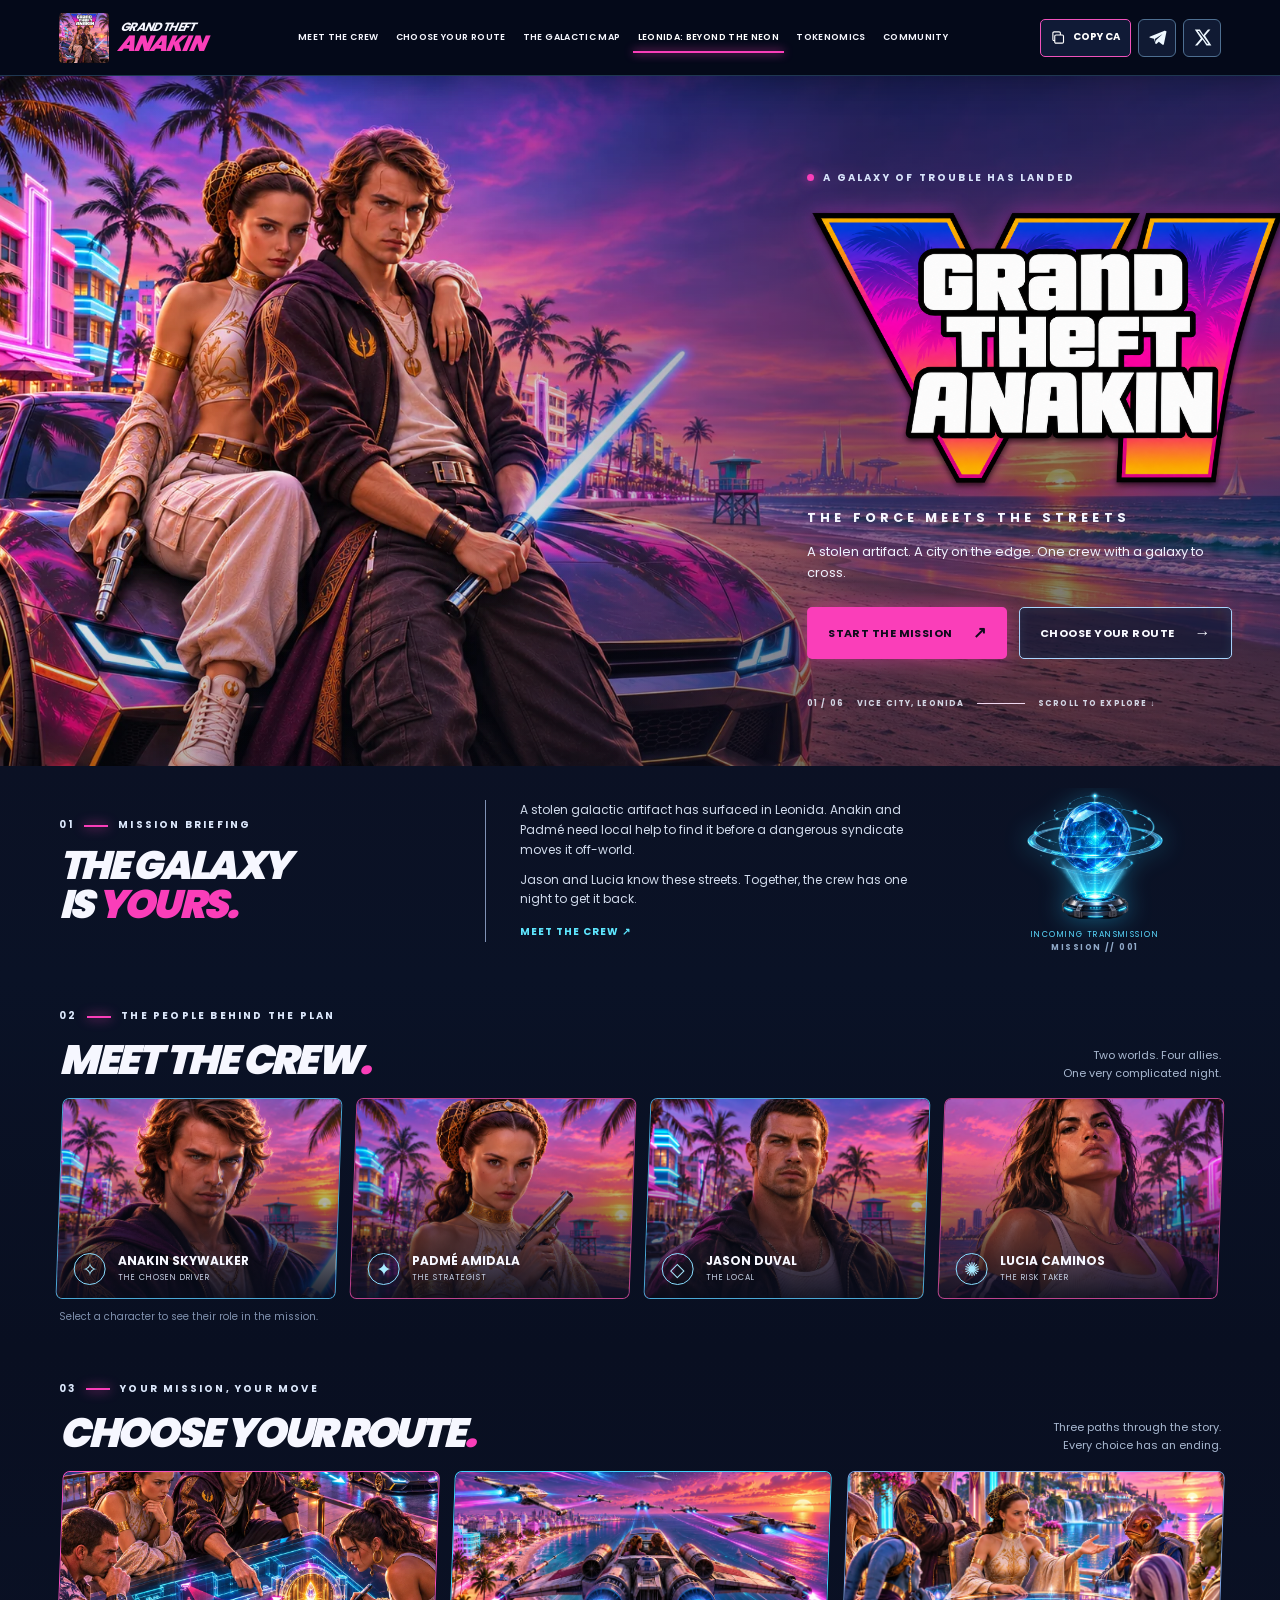
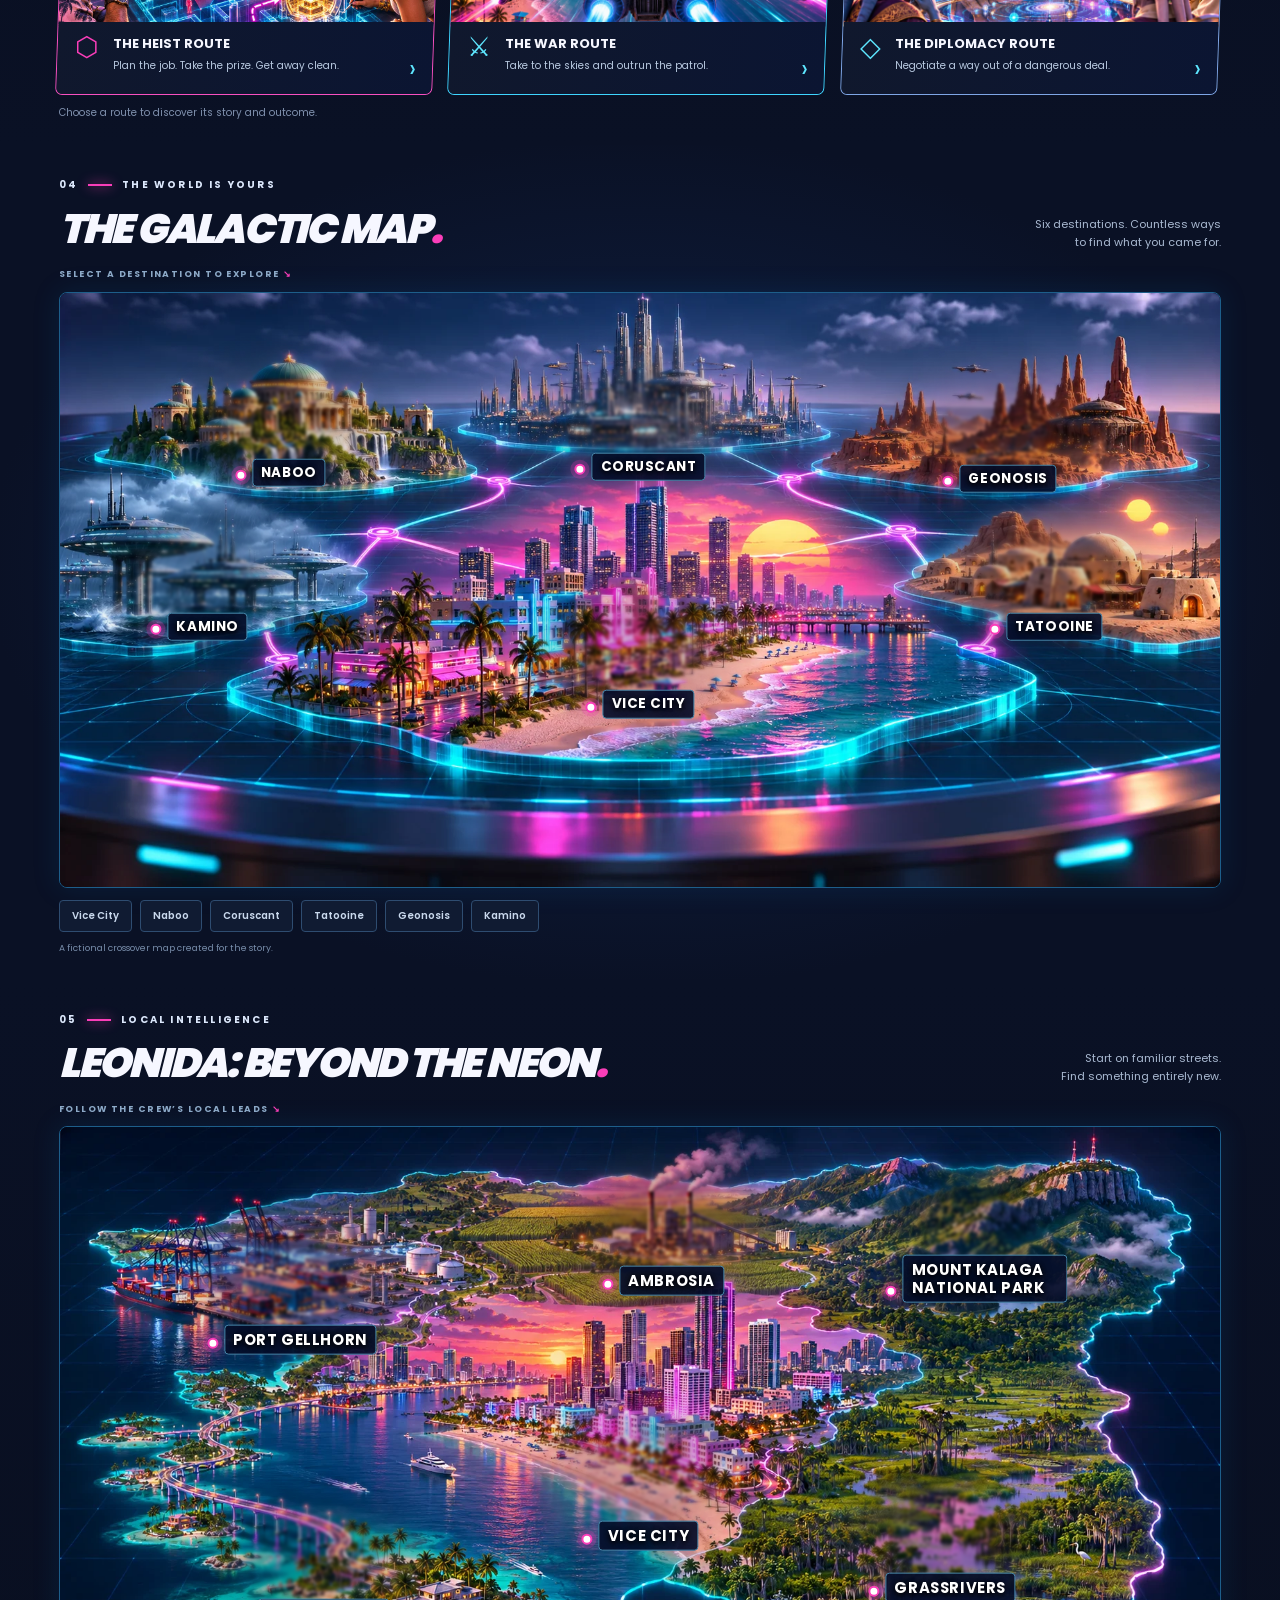
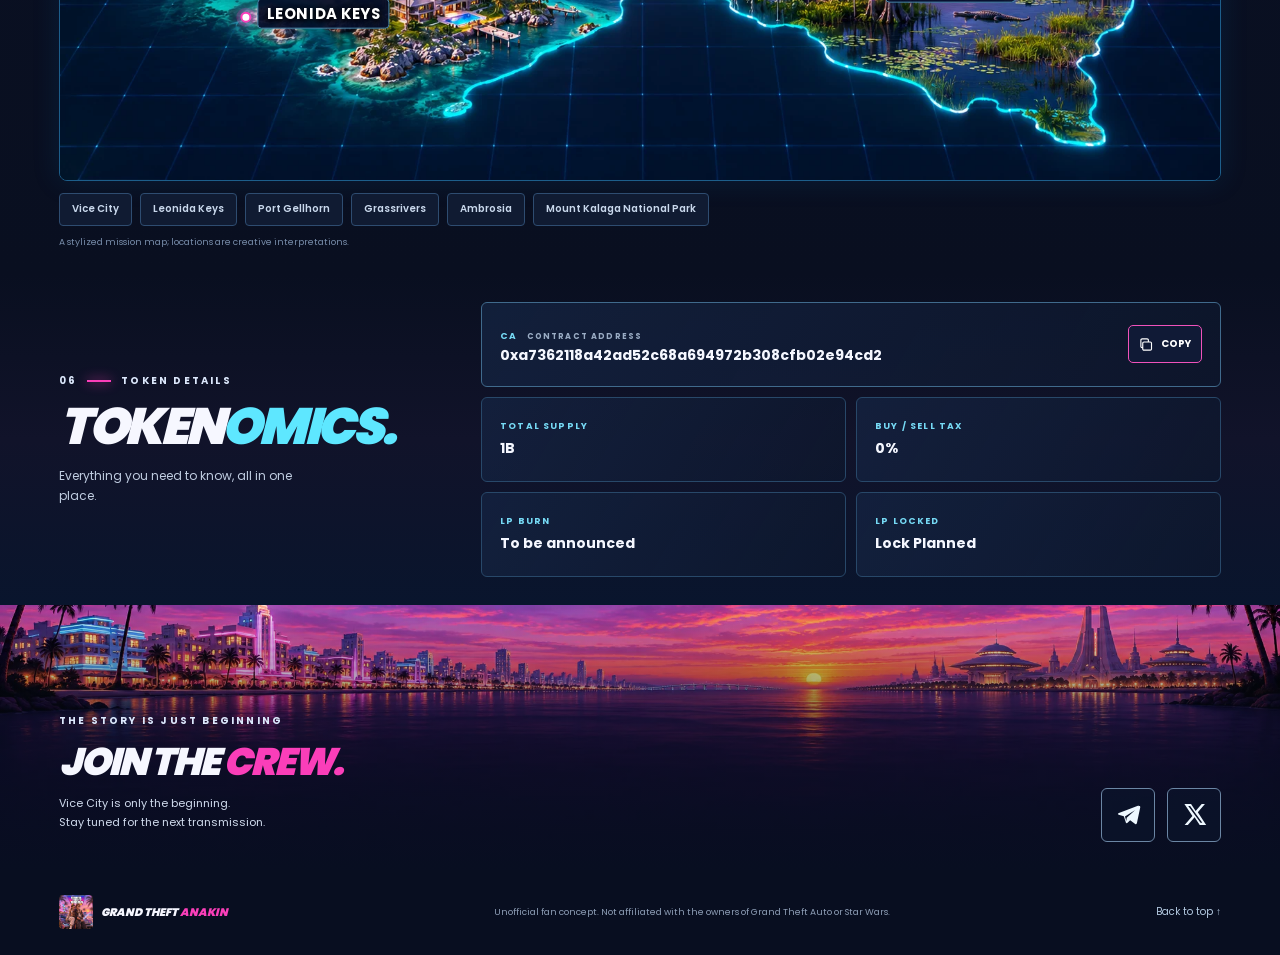
==== commit 5543e594: "Keep hero CTAs in a row while shifting copy right and enlarging wordmark. Co-authored-by: Cursor <cu" ====
--- a/index.html
+++ b/index.html
@@ -9,7 +9,7 @@
   <link rel="icon" href="assets/images/logo-square.png">
   <link rel="preload" href="assets/fonts/poppins-700.woff2" as="font" type="font/woff2" crossorigin>
   <link rel="preload" href="assets/images/hero-desktop.webp" as="image" media="(min-width: 701px)">
-  <link rel="stylesheet" href="styles.css?v=20261104d">
+  <link rel="stylesheet" href="styles.css?v=20261104e">
   <script src="config.js" defer></script>
   <script src="data.js" defer></script>
   <script src="app.js" defer></script>
--- a/styles.css
+++ b/styles.css
@@ -1,5 +1,5 @@
 @font-face{font-family:Poppins;src:url('assets/fonts/poppins-400.woff2') format('woff2');font-weight:400;font-display:swap}@font-face{font-family:Poppins;src:url('assets/fonts/poppins-600.woff2') format('woff2');font-weight:600;font-display:swap}@font-face{font-family:Poppins;src:url('assets/fonts/poppins-700.woff2') format('woff2');font-weight:700;font-display:swap}@font-face{font-family:Poppins;src:url('assets/fonts/poppins-900.woff2') format('woff2');font-weight:900;font-display:swap}
-:root{color-scheme:dark;--bg:#080d1d;--surface:#101831;--ink:#f6f7ff;--muted:#a9b9d1;--cyan:#5ee7ff;--pink:#fa3eb9;--line:#254565;--max:1420px;--header:76px}*{box-sizing:border-box}html{scroll-behavior:smooth;scroll-padding-top:var(--header)}body{margin:0;background:var(--bg);color:var(--ink);font:400 14px/1.65 Poppins,Arial,sans-serif}body.dialog-open{overflow:hidden}button,a{font:inherit}button{color:inherit}button,a{-webkit-tap-highlight-color:transparent}a{color:inherit;text-decoration:none}img{max-width:100%}button:focus-visible,a:focus-visible{outline:3px solid #fff;outline-offset:4px}.wrap{width:min(var(--max),calc(100% - 9.2%));margin-inline:auto}.sr-only{position:absolute;width:1px;height:1px;padding:0;margin:-1px;overflow:hidden;clip:rect(0,0,0,0);white-space:nowrap;border:0}.skip-link{position:fixed;z-index:200;top:4px;left:4px;transform:translateY(-150%);background:#fff;color:#000;padding:10px}.skip-link:focus{transform:none}.site-header{height:var(--header);position:sticky;top:0;z-index:20;background:rgba(5,10,26,.96);border-bottom:1px solid #1f3751;box-shadow:0 8px 30px #0004;backdrop-filter:blur(12px)}.header-inner{height:100%;display:flex;align-items:center;gap:22px}.brand{display:flex;align-items:center;gap:10px;flex-shrink:0;line-height:1}.brand img{width:50px;height:50px;border-radius:50%}.brand-name{display:flex;flex-direction:column;transform:skew(-10deg);font-style:italic;font-weight:900;letter-spacing:-.06em}.brand-name strong{font-size:12px}.brand-name em{font-size:22px;color:var(--pink);font-style:italic}.main-nav{display:flex;justify-content:center;align-items:center;gap:clamp(13px,1.6vw,27px);flex:1;height:100%}.main-nav a{font-size:10px;font-weight:600;text-transform:uppercase;letter-spacing:.04em;height:100%;display:flex;align-items:center;position:relative}.main-nav a:hover,.main-nav a.active{color:#fff}.main-nav a.active:after,.main-nav a:hover:after{content:"";position:absolute;bottom:0;left:0;right:0;height:2px;background:var(--pink);box-shadow:0 0 10px var(--pink)}.header-action{white-space:nowrap;font-weight:700;font-size:10px;text-transform:uppercase;padding:9px 14px;border:1px solid var(--pink);border-radius:6px;box-shadow:0 0 16px #f332a944}.header-action span{font-size:17px;color:#c4adff;margin-right:4px}.menu-toggle{display:none}.button{min-height:47px;display:inline-flex;align-items:center;justify-content:center;gap:20px;padding:12px 20px;border-radius:5px;border:1px solid transparent;text-transform:uppercase;letter-spacing:.04em;font-size:11px;font-weight:700;cursor:pointer;transition:transform .2s,box-shadow .2s,background .2s}.button span{font-size:16px}.button:hover{transform:translateY(-2px)}.button-primary{background:var(--pink);color:#100b1c;box-shadow:0 0 22px #f741ad80}.button-primary:hover{background:#ff73cc;box-shadow:0 0 28px #f741ada8}.button-outline{background:#0b1533aa;color:#f8faff;border-color:#a9d6ff;box-shadow:inset 0 0 12px #5edfff16}.button-outline:hover{border-color:var(--pink);box-shadow:0 0 18px #fa3eb94a}.hero{height:min(690px,calc(100vh - var(--header)));min-height:510px;position:relative;isolation:isolate;overflow:hidden;border-bottom:1px solid #4b3661}.hero-picture,.hero-shade{position:absolute;inset:0;z-index:-2}.hero-picture img{width:100%;height:100%;object-fit:cover;object-position:40% center;display:block}.hero-shade{z-index:-1;background:linear-gradient(90deg,transparent 10%,#10102a19 37%,#1110277d 67%,#0d10247d 100%),linear-gradient(0deg,#080d1d4a,transparent 35%)}.hero-inner{height:100%;display:flex;justify-content:flex-end;align-items:center}.hero-copy{width:40%;padding:28px 0 0 7%;margin-left:auto}.eyebrow,.section-kicker{font-size:10px;letter-spacing:.22em;font-weight:700;text-transform:uppercase}.eyebrow{display:flex;align-items:center;gap:9px;color:#d8e4fb}.glow-dot{width:7px;height:7px;border-radius:50%;background:var(--pink);box-shadow:0 0 12px var(--pink)}h1{font-size:clamp(52px,6.9vw,112px);line-height:.8;letter-spacing:-.075em;margin:25px 0 22px;font-weight:900;font-style:italic;transform:skew(-7deg);text-shadow:0 4px 18px #161027}.hero h1 span,.hero h1 em{display:block}.hero h1 em{color:var(--pink);font-size:1.04em;font-style:italic;text-shadow:0 0 24px #fb31ac85}.hero-tagline{letter-spacing:.32em;font-size:clamp(10px,1vw,14px);font-weight:700;margin:0}.hero-description{color:#f0f2ff;font-size:13px;max-width:440px;margin:13px 0 23px}.hero-actions{display:flex;flex-wrap:wrap;gap:12px}.hero-footnote{display:flex;gap:13px;align-items:center;margin-top:38px;color:#d3d6e4;font-size:8px;letter-spacing:.14em;font-weight:700}.hero-footnote .line{width:48px;height:1px;background:#f0d8f1}.section-shell{border-bottom:1px solid #1f3550}.briefing{background:linear-gradient(110deg,#0b1126,#0b142a 75%,#09254a)}.briefing-grid{display:grid;grid-template-columns:1fr 1.15fr .65fr;align-items:center;gap:38px;min-height:0;padding-block:22px}.section-kicker{color:#dce8fc;display:flex;align-items:center;gap:10px;margin:0 0 12px}.section-kicker span{display:inline-block;width:24px;height:2px;background:var(--pink);box-shadow:0 0 12px var(--pink)}.display-heading{font-size:clamp(26px,3.1vw,46px);font-weight:900;font-style:italic;letter-spacing:-.06em;line-height:1;margin:0}.display-heading em,.project h2 em,.community h2 em{color:var(--pink);font-style:italic}.briefing-copy{border-left:1px solid #8092b5;padding-left:34px}.briefing-copy p{font-size:12px;color:#d1dbec;margin:0 0 10px}.text-link{color:var(--cyan);font-size:10px;font-weight:700;text-transform:uppercase;letter-spacing:.1em}.text-link:hover{color:#fff}.briefing-signal{display:flex;flex-direction:column;align-items:center;justify-content:center;color:#5cdaff;font-size:8px;letter-spacing:.18em;min-height:142px;position:relative;overflow:hidden}.briefing-signal b{font-size:8px;color:#90a9c8}.signal-rings{width:112px;height:112px;display:grid;place-items:center;position:relative}.signal-rings i{position:absolute;width:80%;height:80%;border:1px solid #45bfff;border-radius:50%;box-shadow:0 0 15px #15afff88,inset 0 0 14px #15afff55}.signal-rings i:nth-child(2){width:62%;height:62%;border-style:dashed;animation:spin 20s linear infinite}.signal-rings i:nth-child(3){width:100%;height:100%;border-style:dotted;animation:spin 35s linear infinite reverse}.signal-core{font-size:38px;color:#ccfaff;text-shadow:0 0 22px #50d6ff}@keyframes spin{to{transform:rotate(360deg)}}.characters,.routes,.map-section,.local-section{padding:32px 0 24px;background:#090f21}.routes{background:#0a1125}.map-section{background:radial-gradient(ellipse at 50% 58%,#102248 0,#080f21 70%)}.local-section{background:#090f20}.section-heading{display:flex;justify-content:space-between;align-items:end;gap:20px;margin-bottom:16px}.section-heading h2{margin:0;line-height:1.1;font-size:clamp(27px,3.2vw,46px);font-weight:900;font-style:italic;letter-spacing:-.055em;text-transform:uppercase}.accent{color:var(--pink)}.section-heading>p{margin:0;color:var(--muted);font-size:11px;text-align:right}.character-grid{display:grid;grid-template-columns:repeat(4,1fr);gap:14px}.character-card{position:relative;transform:skewX(-2deg);padding:0;overflow:hidden;text-align:left;border:1px solid #4aa8d6;background:#10162d;border-radius:7px;cursor:pointer;min-width:0;transition:transform .25s,box-shadow .25s}.character-card:nth-child(even){border-color:#bd438d}.character-card:hover{transform:translateY(-5px) skewX(-2deg);box-shadow:0 0 25px #28cafa30}.character-card img{width:100%;height:auto;aspect-ratio:1.4;object-fit:cover;object-position:center 36%;display:block;transform:skewX(2deg) scale(1.06);transition:transform .4s}.character-card:hover img{transform:skewX(2deg) scale(1.1)}.character-card:after{content:"";position:absolute;inset:25% 0 0;background:linear-gradient(transparent,#080c1be8);pointer-events:none}.character-info{position:absolute;transform:skewX(2deg);z-index:1;left:0;bottom:0;right:0;padding:20px 16px 13px;display:flex;gap:12px;align-items:center}.character-icon{display:grid;place-items:center;width:32px;height:32px;border:1px solid #89ddff;border-radius:50%;color:#a9eaff;flex-shrink:0;font-size:19px}.character-name{display:block;font-size:12px;font-weight:700;line-height:1.25;text-transform:uppercase}.character-role{display:block;font-size:8px;letter-spacing:.13em;color:#c2cde1;text-transform:uppercase;margin-top:3px}.section-footnote{margin:13px 0 0;color:#7f90ad;font-size:10px}.route-grid{display:grid;grid-template-columns:repeat(3,1fr);gap:15px}.route-card{position:relative;transform:skewX(-2deg);padding:0;overflow:hidden;text-align:left;border:1px solid #3fd5ff;background:#101a30;border-radius:7px;cursor:pointer;transition:transform .25s,box-shadow .25s}.route-card:first-child{border-color:#f850c0}.route-card:last-child{border-color:#7fa6e6}.route-card:hover{transform:translateY(-5px) skewX(-2deg);box-shadow:0 0 23px #13c5ef30}.route-card img{width:100%;height:auto;aspect-ratio:2.5;object-fit:cover;display:block;transform:skewX(2deg) scale(1.06);transition:transform .4s}.route-card:hover img{transform:skewX(2deg) scale(1.1)}.route-info{position:relative;display:flex;gap:14px;align-items:flex-start;min-height:72px;padding:11px 38px 11px 17px;background:linear-gradient(100deg,#10182d,#0b1532)}.route-info>span{transform:skewX(2deg)}.route-icon{font-size:27px;line-height:1;color:var(--cyan)}.route-card:first-child .route-icon{color:var(--pink)}.route-title{display:block;font-size:13px;font-weight:700;text-transform:uppercase}.route-desc{display:block;color:#b8c9e0;font-size:10px;line-height:1.55;margin-top:4px}.route-arrow{position:absolute;right:16px;top:26px;color:var(--cyan);font-size:25px}.map-instruction{font-size:9px;letter-spacing:.16em;font-weight:700;color:#8ca9c7;margin:0 0 10px}.map-instruction span{color:var(--pink)}.map-frame{border:1px solid #1d5e8a;background:#051020;border-radius:8px;overflow:hidden;box-shadow:0 0 28px #0b65af2a}.map-art{position:relative;line-height:0}.map-art>img{display:block;width:100%;height:auto}.pins{position:absolute;inset:0}.map-pin{position:absolute;transform:translate(-50%,-50%);display:flex;align-items:center;gap:6px;z-index:2;padding:7px;border:0;background:none;color:#fff;text-align:left;white-space:nowrap;cursor:pointer;text-shadow:0 2px 5px #000,0 0 10px #000;line-height:1.2}.map-pin .pin-dot{width:10px;height:10px;display:block;flex:none;border-radius:50%;background:#fff;border:2px solid var(--pink);box-shadow:0 0 0 4px #ef3ab63b,0 0 18px #ff4cc2;transition:transform .2s}.map-pin:hover .pin-dot{transform:scale(1.5)}.pin-label{padding:3px 5px;border-radius:2px;background:#07102cb3;font-size:clamp(8px,.8vw,11px);font-weight:700;text-transform:uppercase;letter-spacing:.06em}.destination-list{display:flex;gap:8px;flex-wrap:wrap;margin-top:12px}.destination-list button{border:1px solid #2e4c70;border-radius:4px;padding:7px 12px;color:#c9d8ec;background:#101b32;cursor:pointer;font-size:10px;font-weight:600;transition:border .2s,color .2s}.destination-list button:hover{border-color:var(--pink);color:white}.map-caption{font-size:9px;color:#778ca9;margin:9px 0 0}.project{background:linear-gradient(110deg,#11132a,#09152d 72%);padding:45px 0;border-top:1px solid #303a60}.project-grid{display:grid;grid-template-columns:95px 1fr 1.2fr .7fr;gap:30px;align-items:center}.crystal img{height:140px;width:90px;object-fit:contain;filter:drop-shadow(0 0 15px #67aeff88)}.project h2{font-size:clamp(22px,2.1vw,34px);font-weight:900;font-style:italic;line-height:1.15;letter-spacing:-.04em;margin:0}.project h2 em{color:var(--cyan)}.project-copy{border-left:1px solid #607a9c;padding-left:28px}.project-copy p{font-size:11px;color:#d0dbed;margin:0 0 10px}.project-copy .project-note{color:#8ea3c0;font-size:10px}.project-tags{display:grid;gap:6px}.project-tags span{border:1px solid #2c668f;padding:7px 10px;border-radius:5px;color:#dbeeff;font-size:9px;font-weight:700;letter-spacing:.06em}.community{min-height:265px;position:relative;isolation:isolate;display:flex;align-items:end;overflow:hidden;background:#080f20}.community-bg{position:absolute;inset:0;z-index:-1;background:linear-gradient(0deg,#080e21 0,#080d1d66 65%,transparent),url('assets/images/community-skyline.webp') center 48%/cover}.community-content{display:flex;align-items:end;justify-content:space-between;gap:30px;padding-block:48px 28px}.community h2{font-size:clamp(28px,3vw,44px);font-style:italic;font-weight:900;letter-spacing:-.055em;line-height:1.1;margin:0}.community-content p:not(.section-kicker){font-size:11px;color:#d0dbed}.footer{background:#080e20;border-top:1px solid #30415c}.footer-inner{min-height:85px;display:flex;align-items:center;justify-content:space-between;gap:20px}.footer-brand{display:flex;align-items:center;gap:8px;font-style:italic;font-weight:900;font-size:11px;white-space:nowrap}.footer-brand img{width:34px;height:34px;border-radius:50%}.footer-brand em{color:var(--pink)}.footer p{font-size:9px;color:#8d9db5;text-align:center}.back-to-top{font-size:10px;color:#b2c8df;white-space:nowrap}.detail-dialog{width:min(760px,calc(100% - 28px));max-height:min(90vh,850px);padding:0;border:1px solid #38749c;border-radius:9px;background:#0b1428;color:#fff;box-shadow:0 24px 100px #000b}.detail-dialog::backdrop{background:#020514db;backdrop-filter:blur(5px)}.dialog-shell{position:relative}.dialog-close{position:absolute;right:12px;top:12px;width:40px;height:40px;border:1px solid #9ddaf7;border-radius:50%;background:#081124c9;font-size:25px;line-height:1;cursor:pointer;z-index:2}.dialog-close:hover{background:#e6299e;color:#100718}.dialog-visual{aspect-ratio:1.9;overflow:hidden;background:#091324}.dialog-visual img{width:100%;height:100%;object-fit:cover;display:block}.dialog-content{padding:26px 30px 30px}.dialog-content h2{font-size:clamp(24px,3vw,36px);line-height:1.1;text-transform:uppercase;font-weight:900;font-style:italic;letter-spacing:-.04em;margin:0}.dialog-content>p:not(.section-kicker),.dialog-outcome p{color:#c8d6e9;font-size:13px}.dialog-outcome{border-left:3px solid var(--pink);padding:1px 0 1px 14px;margin:18px 0}.dialog-outcome span{font-size:9px;letter-spacing:.17em;font-weight:700;color:var(--pink)}.dialog-outcome p{margin:6px 0}.dialog-actions{display:flex;gap:10px;flex-wrap:wrap;margin-top:20px}[hidden]{display:none!important}
+:root{color-scheme:dark;--bg:#080d1d;--surface:#101831;--ink:#f6f7ff;--muted:#a9b9d1;--cyan:#5ee7ff;--pink:#fa3eb9;--line:#254565;--max:1420px;--header:76px}*{box-sizing:border-box}html{scroll-behavior:smooth;scroll-padding-top:var(--header)}body{margin:0;background:var(--bg);color:var(--ink);font:400 14px/1.65 Poppins,Arial,sans-serif}body.dialog-open{overflow:hidden}button,a{font:inherit}button{color:inherit}button,a{-webkit-tap-highlight-color:transparent}a{color:inherit;text-decoration:none}img{max-width:100%}button:focus-visible,a:focus-visible{outline:3px solid #fff;outline-offset:4px}.wrap{width:min(var(--max),calc(100% - 9.2%));margin-inline:auto}.sr-only{position:absolute;width:1px;height:1px;padding:0;margin:-1px;overflow:hidden;clip:rect(0,0,0,0);white-space:nowrap;border:0}.skip-link{position:fixed;z-index:200;top:4px;left:4px;transform:translateY(-150%);background:#fff;color:#000;padding:10px}.skip-link:focus{transform:none}.site-header{height:var(--header);position:sticky;top:0;z-index:20;background:rgba(5,10,26,.96);border-bottom:1px solid #1f3751;box-shadow:0 8px 30px #0004;backdrop-filter:blur(12px)}.header-inner{height:100%;display:flex;align-items:center;gap:22px}.brand{display:flex;align-items:center;gap:10px;flex-shrink:0;line-height:1}.brand img{width:50px;height:50px;border-radius:50%}.brand-name{display:flex;flex-direction:column;transform:skew(-10deg);font-style:italic;font-weight:900;letter-spacing:-.06em}.brand-name strong{font-size:12px}.brand-name em{font-size:22px;color:var(--pink);font-style:italic}.main-nav{display:flex;justify-content:center;align-items:center;gap:clamp(13px,1.6vw,27px);flex:1;height:100%}.main-nav a{font-size:10px;font-weight:600;text-transform:uppercase;letter-spacing:.04em;height:100%;display:flex;align-items:center;position:relative}.main-nav a:hover,.main-nav a.active{color:#fff}.main-nav a.active:after,.main-nav a:hover:after{content:"";position:absolute;bottom:0;left:0;right:0;height:2px;background:var(--pink);box-shadow:0 0 10px var(--pink)}.header-action{white-space:nowrap;font-weight:700;font-size:10px;text-transform:uppercase;padding:9px 14px;border:1px solid var(--pink);border-radius:6px;box-shadow:0 0 16px #f332a944}.header-action span{font-size:17px;color:#c4adff;margin-right:4px}.menu-toggle{display:none}.button{min-height:47px;display:inline-flex;align-items:center;justify-content:center;gap:20px;padding:12px 20px;border-radius:5px;border:1px solid transparent;text-transform:uppercase;letter-spacing:.04em;font-size:11px;font-weight:700;cursor:pointer;transition:transform .2s,box-shadow .2s,background .2s}.button span{font-size:16px}.button:hover{transform:translateY(-2px)}.button-primary{background:var(--pink);color:#100b1c;box-shadow:0 0 22px #f741ad80}.button-primary:hover{background:#ff73cc;box-shadow:0 0 28px #f741ada8}.button-outline{background:#0b1533aa;color:#f8faff;border-color:#a9d6ff;box-shadow:inset 0 0 12px #5edfff16}.button-outline:hover{border-color:var(--pink);box-shadow:0 0 18px #fa3eb94a}.hero{height:min(690px,calc(100vh - var(--header)));min-height:510px;position:relative;isolation:isolate;overflow:hidden;border-bottom:1px solid #4b3661}.hero-picture,.hero-shade{position:absolute;inset:0;z-index:-2}.hero-picture img{width:100%;height:100%;object-fit:cover;object-position:40% center;display:block}.hero-shade{z-index:-1;background:linear-gradient(90deg,transparent 10%,#10102a19 37%,#1110277d 67%,#0d10247d 100%),linear-gradient(0deg,#080d1d4a,transparent 35%)}.hero-inner{height:100%;display:flex;justify-content:flex-end;align-items:center}.hero-copy{width:46%;padding:28px 0 0 9%;margin-left:auto;transform:translateX(3%)}.eyebrow,.section-kicker{font-size:10px;letter-spacing:.22em;font-weight:700;text-transform:uppercase}.eyebrow{display:flex;align-items:center;gap:9px;color:#d8e4fb}.glow-dot{width:7px;height:7px;border-radius:50%;background:var(--pink);box-shadow:0 0 12px var(--pink)}h1{font-size:clamp(52px,6.9vw,112px);line-height:.8;letter-spacing:-.075em;margin:25px 0 22px;font-weight:900;font-style:italic;transform:skew(-7deg);text-shadow:0 4px 18px #161027}.hero h1 span,.hero h1 em{display:block}.hero h1 em{color:var(--pink);font-size:1.04em;font-style:italic;text-shadow:0 0 24px #fb31ac85}.hero-tagline{letter-spacing:.32em;font-size:clamp(10px,1vw,14px);font-weight:700;margin:0}.hero-description{color:#f0f2ff;font-size:13px;max-width:440px;margin:13px 0 23px}.hero-actions{display:flex;flex-wrap:wrap;gap:12px}.hero-footnote{display:flex;gap:13px;align-items:center;margin-top:38px;color:#d3d6e4;font-size:8px;letter-spacing:.14em;font-weight:700}.hero-footnote .line{width:48px;height:1px;background:#f0d8f1}.section-shell{border-bottom:1px solid #1f3550}.briefing{background:linear-gradient(110deg,#0b1126,#0b142a 75%,#09254a)}.briefing-grid{display:grid;grid-template-columns:1fr 1.15fr .65fr;align-items:center;gap:38px;min-height:0;padding-block:22px}.section-kicker{color:#dce8fc;display:flex;align-items:center;gap:10px;margin:0 0 12px}.section-kicker span{display:inline-block;width:24px;height:2px;background:var(--pink);box-shadow:0 0 12px var(--pink)}.display-heading{font-size:clamp(26px,3.1vw,46px);font-weight:900;font-style:italic;letter-spacing:-.06em;line-height:1;margin:0}.display-heading em,.project h2 em,.community h2 em{color:var(--pink);font-style:italic}.briefing-copy{border-left:1px solid #8092b5;padding-left:34px}.briefing-copy p{font-size:12px;color:#d1dbec;margin:0 0 10px}.text-link{color:var(--cyan);font-size:10px;font-weight:700;text-transform:uppercase;letter-spacing:.1em}.text-link:hover{color:#fff}.briefing-signal{display:flex;flex-direction:column;align-items:center;justify-content:center;color:#5cdaff;font-size:8px;letter-spacing:.18em;min-height:142px;position:relative;overflow:hidden}.briefing-signal b{font-size:8px;color:#90a9c8}.signal-rings{width:112px;height:112px;display:grid;place-items:center;position:relative}.signal-rings i{position:absolute;width:80%;height:80%;border:1px solid #45bfff;border-radius:50%;box-shadow:0 0 15px #15afff88,inset 0 0 14px #15afff55}.signal-rings i:nth-child(2){width:62%;height:62%;border-style:dashed;animation:spin 20s linear infinite}.signal-rings i:nth-child(3){width:100%;height:100%;border-style:dotted;animation:spin 35s linear infinite reverse}.signal-core{font-size:38px;color:#ccfaff;text-shadow:0 0 22px #50d6ff}@keyframes spin{to{transform:rotate(360deg)}}.characters,.routes,.map-section,.local-section{padding:32px 0 24px;background:#090f21}.routes{background:#0a1125}.map-section{background:radial-gradient(ellipse at 50% 58%,#102248 0,#080f21 70%)}.local-section{background:#090f20}.section-heading{display:flex;justify-content:space-between;align-items:end;gap:20px;margin-bottom:16px}.section-heading h2{margin:0;line-height:1.1;font-size:clamp(27px,3.2vw,46px);font-weight:900;font-style:italic;letter-spacing:-.055em;text-transform:uppercase}.accent{color:var(--pink)}.section-heading>p{margin:0;color:var(--muted);font-size:11px;text-align:right}.character-grid{display:grid;grid-template-columns:repeat(4,1fr);gap:14px}.character-card{position:relative;transform:skewX(-2deg);padding:0;overflow:hidden;text-align:left;border:1px solid #4aa8d6;background:#10162d;border-radius:7px;cursor:pointer;min-width:0;transition:transform .25s,box-shadow .25s}.character-card:nth-child(even){border-color:#bd438d}.character-card:hover{transform:translateY(-5px) skewX(-2deg);box-shadow:0 0 25px #28cafa30}.character-card img{width:100%;height:auto;aspect-ratio:1.4;object-fit:cover;object-position:center 36%;display:block;transform:skewX(2deg) scale(1.06);transition:transform .4s}.character-card:hover img{transform:skewX(2deg) scale(1.1)}.character-card:after{content:"";position:absolute;inset:25% 0 0;background:linear-gradient(transparent,#080c1be8);pointer-events:none}.character-info{position:absolute;transform:skewX(2deg);z-index:1;left:0;bottom:0;right:0;padding:20px 16px 13px;display:flex;gap:12px;align-items:center}.character-icon{display:grid;place-items:center;width:32px;height:32px;border:1px solid #89ddff;border-radius:50%;color:#a9eaff;flex-shrink:0;font-size:19px}.character-name{display:block;font-size:12px;font-weight:700;line-height:1.25;text-transform:uppercase}.character-role{display:block;font-size:8px;letter-spacing:.13em;color:#c2cde1;text-transform:uppercase;margin-top:3px}.section-footnote{margin:13px 0 0;color:#7f90ad;font-size:10px}.route-grid{display:grid;grid-template-columns:repeat(3,1fr);gap:15px}.route-card{position:relative;transform:skewX(-2deg);padding:0;overflow:hidden;text-align:left;border:1px solid #3fd5ff;background:#101a30;border-radius:7px;cursor:pointer;transition:transform .25s,box-shadow .25s}.route-card:first-child{border-color:#f850c0}.route-card:last-child{border-color:#7fa6e6}.route-card:hover{transform:translateY(-5px) skewX(-2deg);box-shadow:0 0 23px #13c5ef30}.route-card img{width:100%;height:auto;aspect-ratio:2.5;object-fit:cover;display:block;transform:skewX(2deg) scale(1.06);transition:transform .4s}.route-card:hover img{transform:skewX(2deg) scale(1.1)}.route-info{position:relative;display:flex;gap:14px;align-items:flex-start;min-height:72px;padding:11px 38px 11px 17px;background:linear-gradient(100deg,#10182d,#0b1532)}.route-info>span{transform:skewX(2deg)}.route-icon{font-size:27px;line-height:1;color:var(--cyan)}.route-card:first-child .route-icon{color:var(--pink)}.route-title{display:block;font-size:13px;font-weight:700;text-transform:uppercase}.route-desc{display:block;color:#b8c9e0;font-size:10px;line-height:1.55;margin-top:4px}.route-arrow{position:absolute;right:16px;top:26px;color:var(--cyan);font-size:25px}.map-instruction{font-size:9px;letter-spacing:.16em;font-weight:700;color:#8ca9c7;margin:0 0 10px}.map-instruction span{color:var(--pink)}.map-frame{border:1px solid #1d5e8a;background:#051020;border-radius:8px;overflow:hidden;box-shadow:0 0 28px #0b65af2a}.map-art{position:relative;line-height:0}.map-art>img{display:block;width:100%;height:auto}.pins{position:absolute;inset:0}.map-pin{position:absolute;transform:translate(-50%,-50%);display:flex;align-items:center;gap:6px;z-index:2;padding:7px;border:0;background:none;color:#fff;text-align:left;white-space:nowrap;cursor:pointer;text-shadow:0 2px 5px #000,0 0 10px #000;line-height:1.2}.map-pin .pin-dot{width:10px;height:10px;display:block;flex:none;border-radius:50%;background:#fff;border:2px solid var(--pink);box-shadow:0 0 0 4px #ef3ab63b,0 0 18px #ff4cc2;transition:transform .2s}.map-pin:hover .pin-dot{transform:scale(1.5)}.pin-label{padding:3px 5px;border-radius:2px;background:#07102cb3;font-size:clamp(8px,.8vw,11px);font-weight:700;text-transform:uppercase;letter-spacing:.06em}.destination-list{display:flex;gap:8px;flex-wrap:wrap;margin-top:12px}.destination-list button{border:1px solid #2e4c70;border-radius:4px;padding:7px 12px;color:#c9d8ec;background:#101b32;cursor:pointer;font-size:10px;font-weight:600;transition:border .2s,color .2s}.destination-list button:hover{border-color:var(--pink);color:white}.map-caption{font-size:9px;color:#778ca9;margin:9px 0 0}.project{background:linear-gradient(110deg,#11132a,#09152d 72%);padding:45px 0;border-top:1px solid #303a60}.project-grid{display:grid;grid-template-columns:95px 1fr 1.2fr .7fr;gap:30px;align-items:center}.crystal img{height:140px;width:90px;object-fit:contain;filter:drop-shadow(0 0 15px #67aeff88)}.project h2{font-size:clamp(22px,2.1vw,34px);font-weight:900;font-style:italic;line-height:1.15;letter-spacing:-.04em;margin:0}.project h2 em{color:var(--cyan)}.project-copy{border-left:1px solid #607a9c;padding-left:28px}.project-copy p{font-size:11px;color:#d0dbed;margin:0 0 10px}.project-copy .project-note{color:#8ea3c0;font-size:10px}.project-tags{display:grid;gap:6px}.project-tags span{border:1px solid #2c668f;padding:7px 10px;border-radius:5px;color:#dbeeff;font-size:9px;font-weight:700;letter-spacing:.06em}.community{min-height:265px;position:relative;isolation:isolate;display:flex;align-items:end;overflow:hidden;background:#080f20}.community-bg{position:absolute;inset:0;z-index:-1;background:linear-gradient(0deg,#080e21 0,#080d1d66 65%,transparent),url('assets/images/community-skyline.webp') center 48%/cover}.community-content{display:flex;align-items:end;justify-content:space-between;gap:30px;padding-block:48px 28px}.community h2{font-size:clamp(28px,3vw,44px);font-style:italic;font-weight:900;letter-spacing:-.055em;line-height:1.1;margin:0}.community-content p:not(.section-kicker){font-size:11px;color:#d0dbed}.footer{background:#080e20;border-top:1px solid #30415c}.footer-inner{min-height:85px;display:flex;align-items:center;justify-content:space-between;gap:20px}.footer-brand{display:flex;align-items:center;gap:8px;font-style:italic;font-weight:900;font-size:11px;white-space:nowrap}.footer-brand img{width:34px;height:34px;border-radius:50%}.footer-brand em{color:var(--pink)}.footer p{font-size:9px;color:#8d9db5;text-align:center}.back-to-top{font-size:10px;color:#b2c8df;white-space:nowrap}.detail-dialog{width:min(760px,calc(100% - 28px));max-height:min(90vh,850px);padding:0;border:1px solid #38749c;border-radius:9px;background:#0b1428;color:#fff;box-shadow:0 24px 100px #000b}.detail-dialog::backdrop{background:#020514db;backdrop-filter:blur(5px)}.dialog-shell{position:relative}.dialog-close{position:absolute;right:12px;top:12px;width:40px;height:40px;border:1px solid #9ddaf7;border-radius:50%;background:#081124c9;font-size:25px;line-height:1;cursor:pointer;z-index:2}.dialog-close:hover{background:#e6299e;color:#100718}.dialog-visual{aspect-ratio:1.9;overflow:hidden;background:#091324}.dialog-visual img{width:100%;height:100%;object-fit:cover;display:block}.dialog-content{padding:26px 30px 30px}.dialog-content h2{font-size:clamp(24px,3vw,36px);line-height:1.1;text-transform:uppercase;font-weight:900;font-style:italic;letter-spacing:-.04em;margin:0}.dialog-content>p:not(.section-kicker),.dialog-outcome p{color:#c8d6e9;font-size:13px}.dialog-outcome{border-left:3px solid var(--pink);padding:1px 0 1px 14px;margin:18px 0}.dialog-outcome span{font-size:9px;letter-spacing:.17em;font-weight:700;color:var(--pink)}.dialog-outcome p{margin:6px 0}.dialog-actions{display:flex;gap:10px;flex-wrap:wrap;margin-top:20px}[hidden]{display:none!important}
 @media(max-width:1100px){.main-nav{gap:12px}.main-nav a{font-size:9px}.header-action{display:none}.project-grid{grid-template-columns:70px 1fr 1.3fr}.project-tags{grid-column:2/4;grid-template-columns:repeat(4,1fr)}.crystal img{height:120px;width:70px}}
 @media(max-width:800px){:root{--header:66px}.wrap{width:min(100% - 36px,var(--max))}.menu-toggle{margin-left:auto;display:flex;flex-direction:column;justify-content:center;gap:5px;width:42px;height:42px;background:none;border:1px solid #49617d;border-radius:5px;padding:10px;cursor:pointer}.menu-toggle span{width:100%;height:2px;background:#fff}.main-nav{position:absolute;top:var(--header);left:0;right:0;height:auto;padding:14px 18px 22px;background:#080f22;display:none;align-items:stretch;flex-direction:column;gap:0;border-bottom:1px solid #37516f;box-shadow:0 15px 30px #0009}.main-nav.open{display:flex}.main-nav a{height:auto;padding:11px 6px;font-size:11px}.main-nav a.active:after,.main-nav a:hover:after{right:auto;width:30px}.brand img{width:45px;height:45px}.hero-copy{width:48%;padding-left:5%}.briefing-grid{grid-template-columns:1fr 1.3fr;gap:20px}.briefing-signal{display:none}.character-grid{grid-template-columns:repeat(2,1fr)}.route-grid{gap:10px}.route-info{padding:13px;min-height:110px}.route-arrow{display:none}.project-grid{grid-template-columns:65px 1fr 1fr;gap:18px}.project-tags{grid-column:1/-1}.project-copy{padding-left:18px}}
 @media(max-width:700px){.hero{height:760px;min-height:0;max-height:none}.hero-picture img{object-position:center 44%}.hero-shade{background:linear-gradient(180deg,#090d1bd9 0%,#090d1b66 38%,transparent 62%,#080d1dd9 100%)}.hero-inner{align-items:flex-start;justify-content:center}.hero-copy{width:100%;padding:32px 0 0;text-align:center}.eyebrow{justify-content:center;font-size:9px}.hero h1{font-size:clamp(52px,13vw,76px);margin:15px 0 14px}.hero h1 span{display:inline}.hero h1 span:first-child:after{content:' '}.hero h1 em{display:block}.hero-tagline{letter-spacing:.18em}.hero-description{margin:10px auto 14px;font-size:11px;max-width:320px}.hero-actions{justify-content:center;gap:8px}.hero-actions .button{font-size:9px;padding:10px 12px;min-height:40px;gap:9px}.hero-footnote{display:none}.briefing-grid{grid-template-columns:1fr;padding-block:36px;gap:20px}.briefing-copy{padding-left:16px}.section-heading{align-items:start;flex-direction:column;gap:10px}.section-heading>p{text-align:left;font-size:10px}.characters,.routes,.map-section,.local-section{padding:28px 0 22px}.route-grid{grid-template-columns:1fr}.route-card{display:grid;grid-template-columns:1fr 1fr;align-items:stretch}.route-card img{aspect-ratio:1.4;height:100%}.route-info{min-height:120px;align-items:flex-start}.route-icon{font-size:21px}.route-title{font-size:11px}.route-desc{font-size:9px}.character-info{padding:10px}.character-icon{width:26px;height:26px;font-size:15px}.character-name{font-size:10px}.character-role{font-size:7px}.character-card img{aspect-ratio:1.4}.pin-label{display:none}.map-pin{padding:9px}.map-pin .pin-dot{width:9px;height:9px}.destination-list{display:grid;grid-template-columns:repeat(3,1fr);gap:6px}.destination-list button{padding:9px 2px;font-size:9px}.project-grid{grid-template-columns:65px 1fr}.project-copy{grid-column:1/-1}.project-tags{grid-template-columns:repeat(2,1fr)}.community{min-height:240px}.community-content{align-items:flex-start;flex-direction:column;padding-block:55px 30px}.footer-inner{padding-block:24px;flex-wrap:wrap}.footer p{text-align:left;order:3;width:100%;margin:0}.dialog-content{padding:22px}.dialog-visual{aspect-ratio:1.55}}
@@ -14,7 +14,7 @@
 .local-section{background:linear-gradient(180deg,#0a1125,#090f20)}
 .project{background:linear-gradient(180deg,#090f20,#11132a 50%,#09152d)}
 .wordmark-heading{transform:none;margin:20px 0 18px;line-height:0;font-style:normal}
-.hero-wordmark{display:block;width:min(560px,100%);height:auto;filter:drop-shadow(0 3px 3px #000b) drop-shadow(0 0 11px #ec39c866)}
+.hero-wordmark{display:block;width:min(580px,112%);max-width:none;height:auto;filter:drop-shadow(0 3px 3px #000b) drop-shadow(0 0 11px #ec39c866)}
 .map-pin{width:17%;height:24%;display:flex;justify-content:center;align-items:flex-end;gap:6px;padding:8px;border-radius:40%;background:radial-gradient(ellipse,#02092018,#06132b36 72%,transparent);backdrop-filter:blur(1.7px) brightness(.76);transition:backdrop-filter .25s,background .25s,filter .25s}
 .map-pin:hover,.map-pin:focus-visible{z-index:5;background:radial-gradient(ellipse,#91eaff22,transparent 75%);backdrop-filter:blur(0) brightness(1.3)}
 .map-pin .pin-dot{width:11px;height:11px;margin-bottom:6px}
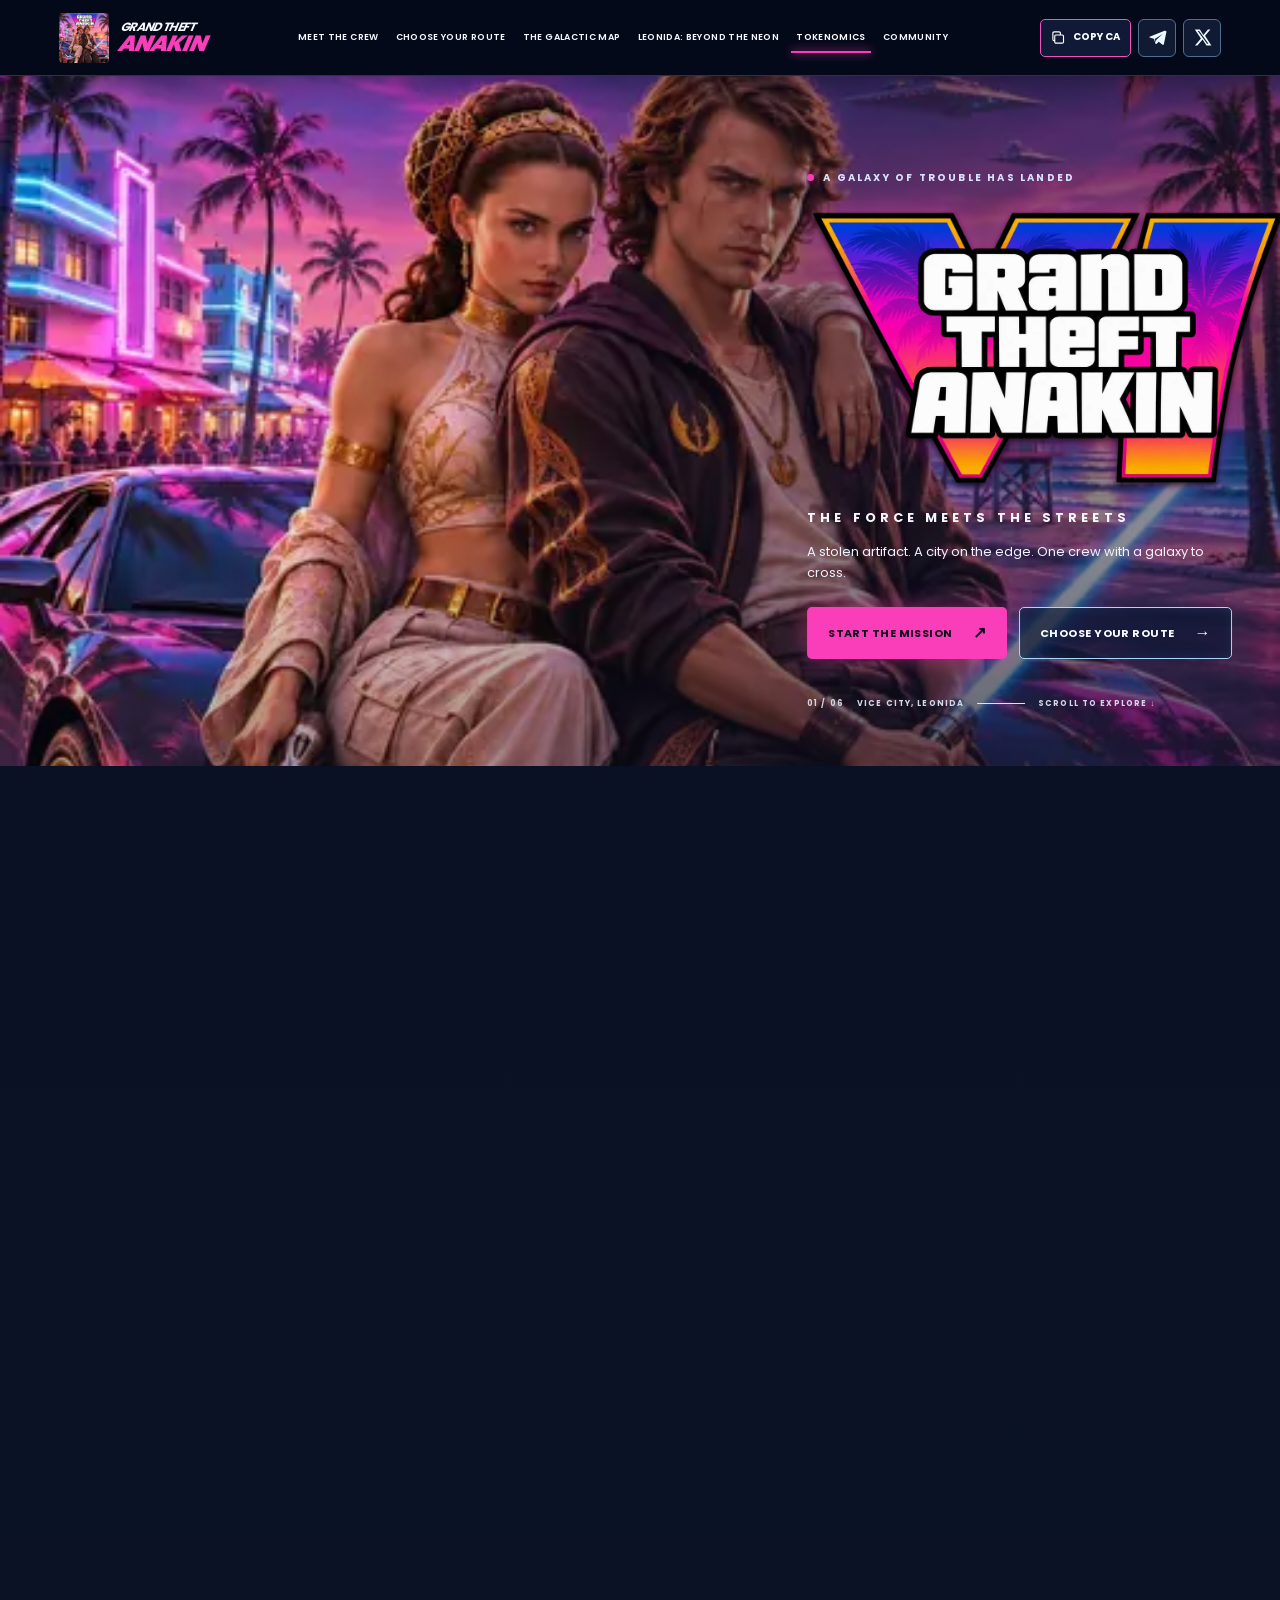
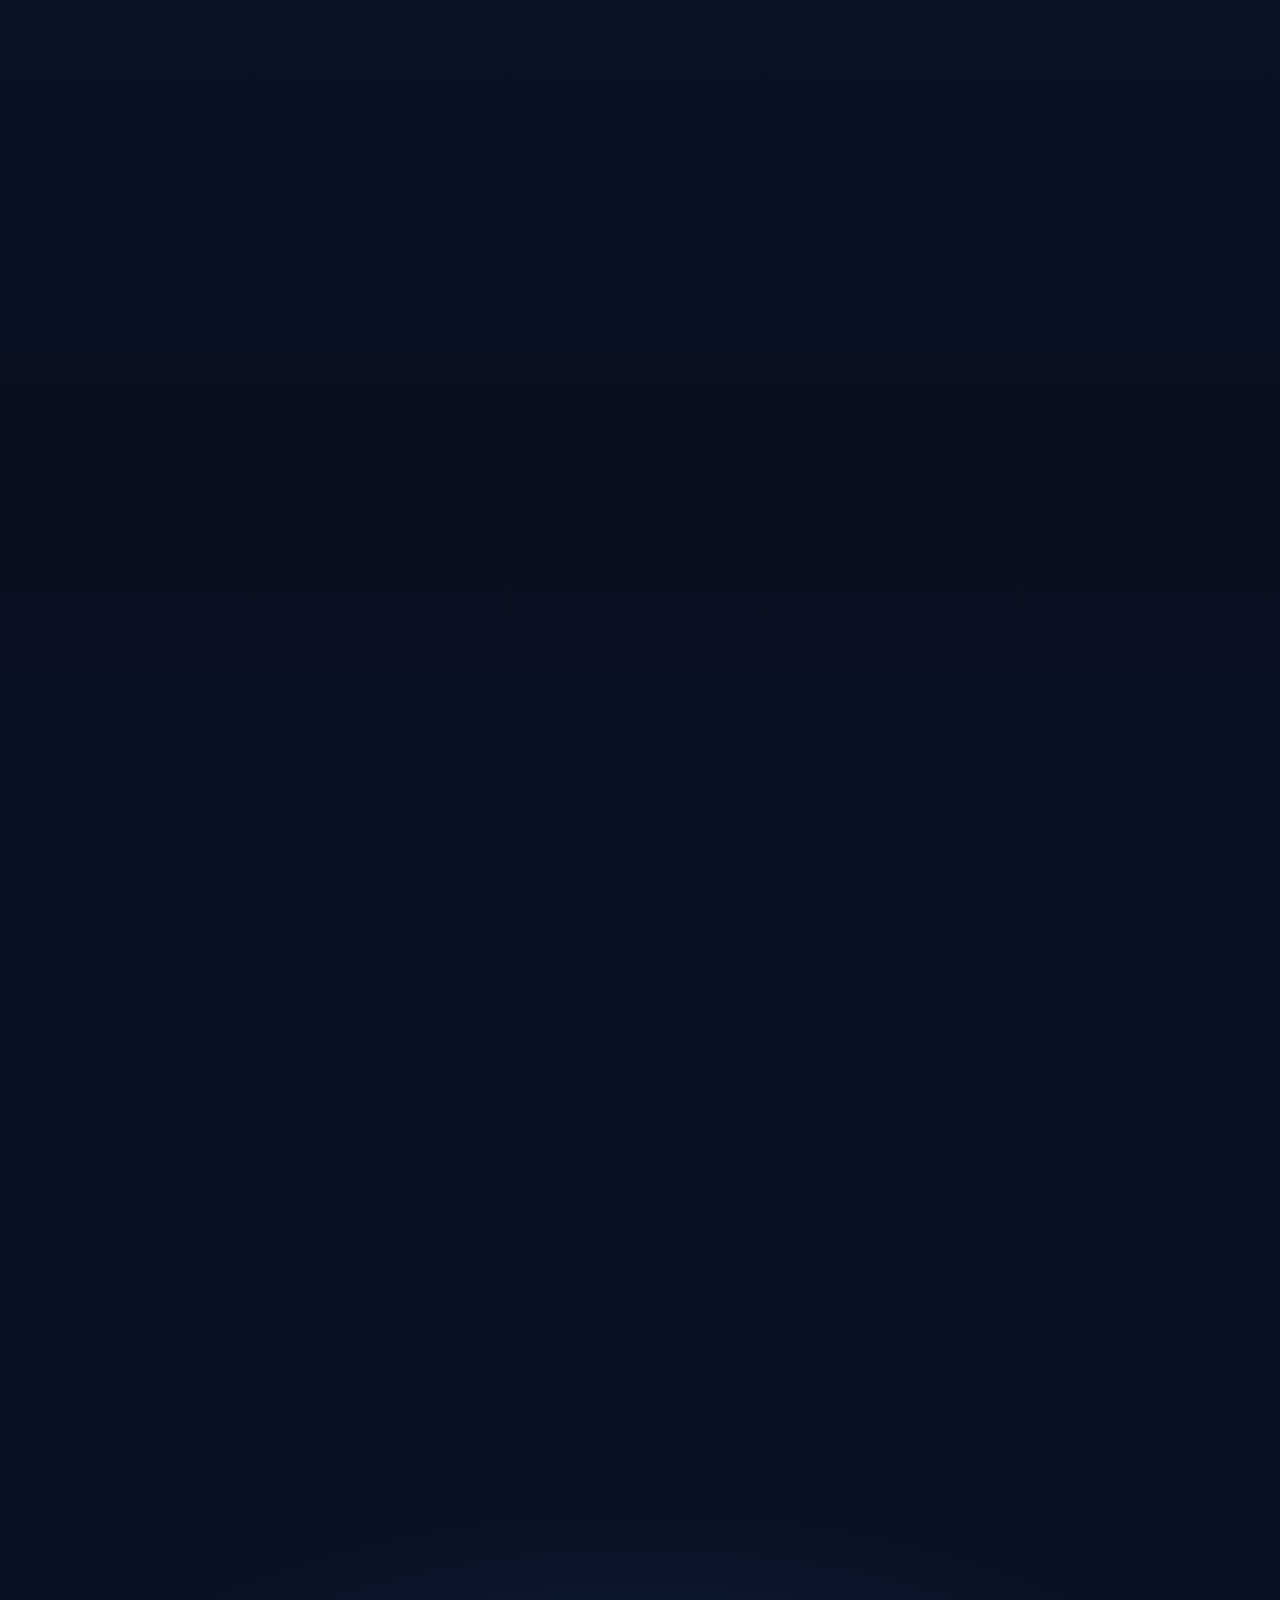
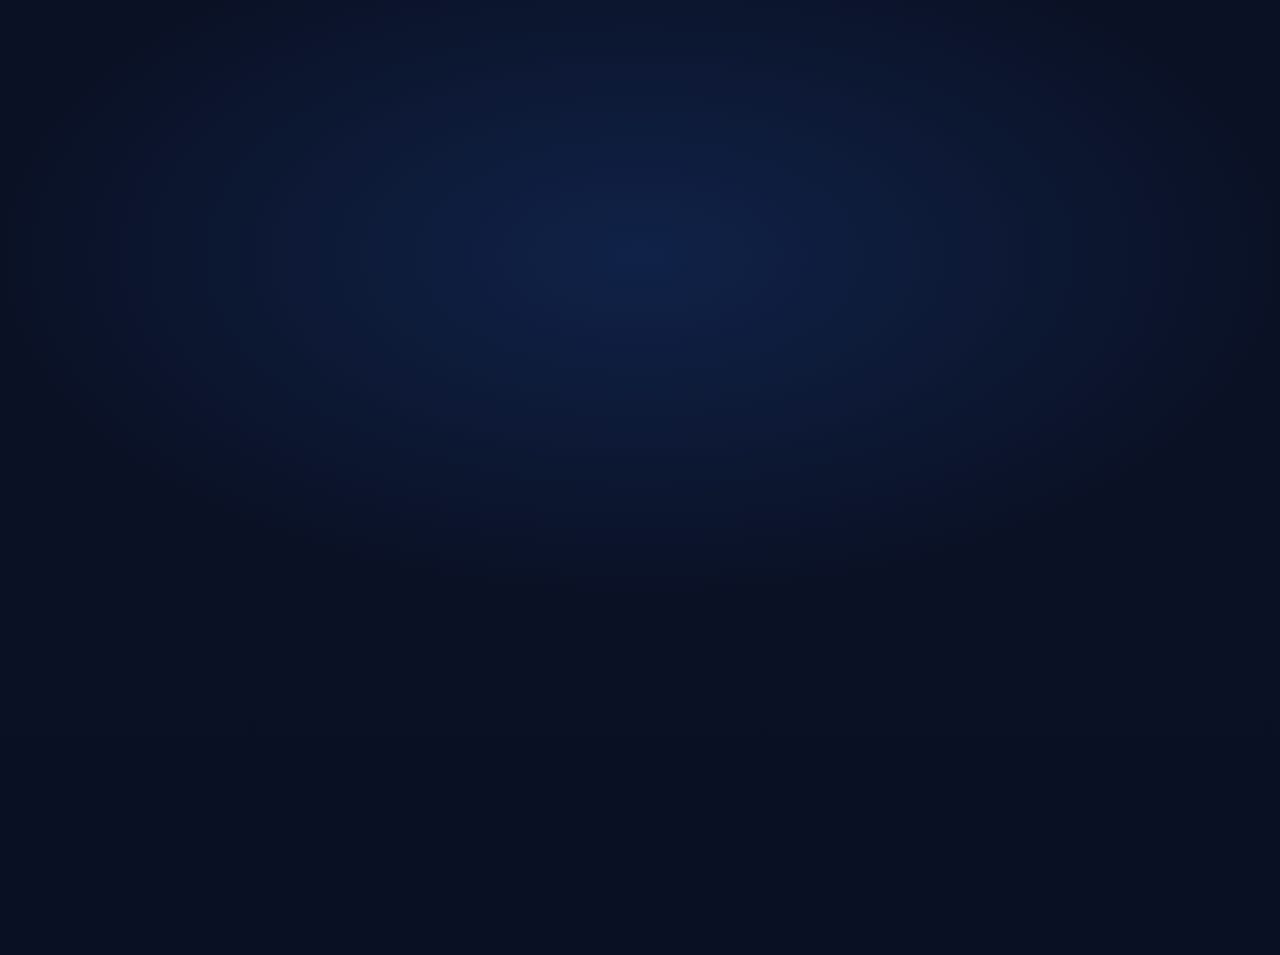
==== commit 1d81328f: "Add load progress bar and compress images for faster first paint. Co-authored-by: Cursor <cursoragen" ====
--- a/index.html
+++ b/index.html
@@ -1,25 +1,43 @@
 <!doctype html>
-<html lang="en">
+<html lang="en" class="is-loading">
 <head>
   <meta charset="utf-8">
   <meta name="viewport" content="width=device-width,initial-scale=1">
   <meta name="theme-color" content="#080b19">
   <meta name="description" content="Explore a cinematic fan-made Grand Theft Anakin story, where Vice City meets a galaxy far away.">
   <title>Grand Theft Anakin — The Force Meets the Streets</title>
-  <link rel="icon" href="assets/images/logo-square.png">
+  <link rel="icon" href="assets/images/favicon.png" type="image/png">
   <link rel="preload" href="assets/fonts/poppins-700.woff2" as="font" type="font/woff2" crossorigin>
-  <link rel="preload" href="assets/images/hero-desktop.webp" as="image" media="(min-width: 701px)">
-  <link rel="stylesheet" href="styles.css?v=20261104e">
+  <link rel="preload" href="assets/images/hero-desktop.webp" as="image" type="image/webp" media="(min-width: 701px)">
+  <link rel="preload" href="assets/images/hero-mobile.webp" as="image" type="image/webp" media="(max-width: 700px)">
+  <link rel="preload" href="assets/images/grand-theft-anakin-vi.webp" as="image" type="image/webp">
+  <link rel="preload" href="assets/images/logo-square.webp" as="image" type="image/webp">
+  <link rel="stylesheet" href="styles.css?v=20261104f">
+  <style>
+    .page-loader{position:fixed;inset:0;z-index:9999;display:flex;flex-direction:column;align-items:center;justify-content:center;gap:18px;background:radial-gradient(ellipse at 50% 35%,#1a1240 0%,#080d1d 62%);color:#f6f7ff;transition:opacity .4s ease,visibility .4s ease}
+    .page-loader[hidden]{display:flex!important;opacity:0;visibility:hidden;pointer-events:none}
+    .page-loader-mark{font:900 18px/1 Poppins,Arial,sans-serif;letter-spacing:.18em;text-transform:uppercase;color:#fa3eb9;font-style:italic}
+    .page-loader-track{width:min(280px,62vw);height:4px;border-radius:999px;background:#24314d;overflow:hidden;box-shadow:0 0 18px #fa3eb933}
+    .page-loader-fill{height:100%;width:0;border-radius:inherit;background:linear-gradient(90deg,#5ee7ff,#fa3eb9);box-shadow:0 0 14px #fa3eb9aa;transition:width .25s ease}
+    .page-loader-pct{font:700 11px/1 Poppins,Arial,sans-serif;letter-spacing:.2em;color:#b8c7de}
+    html.is-loading,html.is-loading body{overflow:hidden}
+  </style>
   <script src="config.js" defer></script>
   <script src="data.js" defer></script>
   <script src="app.js" defer></script>
   <script src="visitor.js" defer></script>
 </head>
 <body>
+<div class="page-loader" id="page-loader" role="progressbar" aria-busy="true" aria-valuemin="0" aria-valuemax="100" aria-label="Loading Grand Theft Anakin">
+  <div class="page-loader-mark">GTA</div>
+  <div class="page-loader-track" aria-hidden="true"><div class="page-loader-fill"></div></div>
+  <div class="page-loader-pct">0%</div>
+</div>
+<script src="loader.js"></script>
 <a class="skip-link" href="#main">Skip to content</a>
 <header class="site-header" id="top">
   <div class="header-inner wrap">
-    <a class="brand" href="#home" aria-label="Grand Theft Anakin home"><img src="assets/images/logo-square.png" width="58" height="58" alt=""><span class="brand-name"><strong>GRAND THEFT</strong><em>ANAKIN</em></span></a>
+    <a class="brand" href="#home" aria-label="Grand Theft Anakin home"><img src="assets/images/logo-square.webp" width="58" height="58" alt="" decoding="async" fetchpriority="high"><span class="brand-name"><strong>GRAND THEFT</strong><em>ANAKIN</em></span></a>
     <button class="menu-toggle" type="button" aria-expanded="false" aria-controls="main-nav"><span></span><span></span><span></span><b class="sr-only">Toggle navigation</b></button>
     <nav class="main-nav" id="main-nav" aria-label="Main navigation"><a href="#characters">Meet the crew</a><a href="#routes">Choose your route</a><a href="#map">The galactic map</a><a href="#local-map">Leonida: Beyond the Neon</a><a href="#tokenomics">Tokenomics</a><a href="#community">Community</a></nav>
     <div class="header-actions"><button class="copy-ca" type="button" data-copy-contract disabled title="Contract address not provided"><svg viewBox="0 0 24 24" aria-hidden="true"><path d="M8 8h10a2 2 0 0 1 2 2v9a2 2 0 0 1-2 2H8a2 2 0 0 1-2-2v-9a2 2 0 0 1 2-2Zm7 0V5a2 2 0 0 0-2-2H5a2 2 0 0 0-2 2v10a2 2 0 0 0 2 2h1" fill="none" stroke="currentColor" stroke-width="1.8" stroke-linecap="round" stroke-linejoin="round"/></svg><span>Copy CA</span></button><a class="social-button" data-social="telegram" aria-label="Telegram" aria-disabled="true" title="Link not configured"><svg viewBox="0 0 24 24" aria-hidden="true"><path fill="currentColor" d="M21.7 3.3 2.8 10.6c-1.3.5-1.3 1.3-.2 1.6l4.9 1.5 1.9 5.8c.2.6.1.8.8.8.5 0 .8-.3 1.1-.6l2.3-2.2 4.8 3.5c.9.5 1.5.3 1.7-.8l3.1-14.7c.4-1.3-.5-1.9-1.5-1.4Zm-2.2 3.4-9.2 8.3-.4 3.2-1.3-4.2 9.9-6.3c.5-.3.9-.1.5.3Z"/></svg></a><a class="social-button" data-social="x" aria-label="X" aria-disabled="true" title="Link not configured"><svg viewBox="0 0 24 24" aria-hidden="true"><path fill="currentColor" d="M18.9 2H22l-6.8 7.8L23.2 22H17L12.1 14.6 5.6 22H2.5l7.5-8.6L2.3 2h6.4l4.4 6.7L18.9 2Zm-1.1 18h1.7L7.8 3.9H6L17.8 20Z"/></svg></a></div>
@@ -28,17 +46,17 @@
 </header>
 <main id="main">
   <section class="hero" id="home" aria-label="Grand Theft Anakin introduction">
-    <picture class="hero-picture"><source media="(max-width: 700px)" srcset="assets/images/hero-mobile.webp"><img src="assets/images/hero-desktop.webp" alt="Anakin and Padmé beside a sports car on a neon-lit Vice City beach" width="1774" height="887" fetchpriority="high"></picture>
-    <div class="hero-shade"></div><div class="hero-inner wrap"><div class="hero-copy"><p class="eyebrow"><span class="glow-dot"></span> A GALAXY OF TROUBLE HAS LANDED</p><h1 class="wordmark-heading"><img class="hero-wordmark" src="assets/images/grand-theft-anakin-vi.png" alt="Grand Theft Anakin VI" width="1637" height="961"></h1><p class="hero-tagline">THE FORCE MEETS THE STREETS</p><p class="hero-description">A stolen artifact. A city on the edge. One crew with a galaxy to cross.</p><div class="hero-actions"><a class="button button-primary" href="#mission">Start the mission <span aria-hidden="true">↗</span></a><a class="button button-outline" href="#routes">Choose your route <span aria-hidden="true">→</span></a></div><div class="hero-footnote"><span>01 / 06</span><span>VICE CITY, LEONIDA</span><span class="line"></span><span>SCROLL TO EXPLORE ↓</span></div></div></div>
+    <picture class="hero-picture"><source media="(max-width: 700px)" srcset="assets/images/hero-mobile.webp" type="image/webp"><img src="assets/images/hero-desktop.webp" alt="Anakin and Padmé beside a sports car on a neon-lit Vice City beach" width="1774" height="887" fetchpriority="high" decoding="async"></picture>
+    <div class="hero-shade"></div><div class="hero-inner wrap"><div class="hero-copy"><p class="eyebrow"><span class="glow-dot"></span> A GALAXY OF TROUBLE HAS LANDED</p><h1 class="wordmark-heading"><img class="hero-wordmark" src="assets/images/grand-theft-anakin-vi.webp" alt="Grand Theft Anakin VI" width="1160" height="681" decoding="async" fetchpriority="high"></h1><p class="hero-tagline">THE FORCE MEETS THE STREETS</p><p class="hero-description">A stolen artifact. A city on the edge. One crew with a galaxy to cross.</p><div class="hero-actions"><a class="button button-primary" href="#mission">Start the mission <span aria-hidden="true">↗</span></a><a class="button button-outline" href="#routes">Choose your route <span aria-hidden="true">→</span></a></div><div class="hero-footnote"><span>01 / 06</span><span>VICE CITY, LEONIDA</span><span class="line"></span><span>SCROLL TO EXPLORE ↓</span></div></div></div>
   </section>
-  <section class="briefing section-shell" id="mission"><div class="wrap briefing-grid"><div><p class="section-kicker">01 <span></span> MISSION BRIEFING</p><h2 class="display-heading">THE GALAXY<br>IS <em>YOURS.</em></h2></div><div class="briefing-copy"><p>A stolen galactic artifact has surfaced in Leonida. Anakin and Padmé need local help to find it before a dangerous syndicate moves it off-world.</p><p>Jason and Lucia know these streets. Together, the crew has one night to get it back.</p><a class="text-link" href="#characters">Meet the crew <span aria-hidden="true">↗</span></a></div><div class="briefing-signal"><img class="briefing-artifact" src="assets/images/briefing-artifact.webp" alt="A glowing holographic artifact" width="1536" height="1024" loading="lazy"><span>INCOMING TRANSMISSION</span><b>MISSION // 001</b></div></div></section>
+  <section class="briefing section-shell" id="mission"><div class="wrap briefing-grid"><div><p class="section-kicker">01 <span></span> MISSION BRIEFING</p><h2 class="display-heading">THE GALAXY<br>IS <em>YOURS.</em></h2></div><div class="briefing-copy"><p>A stolen galactic artifact has surfaced in Leonida. Anakin and Padmé need local help to find it before a dangerous syndicate moves it off-world.</p><p>Jason and Lucia know these streets. Together, the crew has one night to get it back.</p><a class="text-link" href="#characters">Meet the crew <span aria-hidden="true">↗</span></a></div><div class="briefing-signal"><img class="briefing-artifact" src="assets/images/briefing-artifact.webp" alt="A glowing holographic artifact" width="1536" height="1024" loading="lazy" decoding="async" fetchpriority="low"><span>INCOMING TRANSMISSION</span><b>MISSION // 001</b></div></div></section>
   <section class="characters section-shell" id="characters"><div class="wrap"><div class="section-heading"><div><p class="section-kicker">02 <span></span> THE PEOPLE BEHIND THE PLAN</p><h2>Meet the crew<span class="accent">.</span></h2></div><p>Two worlds. Four allies.<br>One very complicated night.</p></div><div class="character-grid" id="character-grid"></div><p class="section-footnote">Select a character to see their role in the mission.</p></div></section>
   <section class="routes section-shell" id="routes"><div class="wrap"><div class="section-heading"><div><p class="section-kicker">03 <span></span> YOUR MISSION, YOUR MOVE</p><h2>Choose your route<span class="accent">.</span></h2></div><p>Three paths through the story.<br>Every choice has an ending.</p></div><div class="route-grid" id="route-grid"></div><p class="section-footnote">Choose a route to discover its story and outcome.</p></div></section>
-  <section class="map-section section-shell" id="map"><div class="wrap"><div class="section-heading"><div><p class="section-kicker">04 <span></span> THE WORLD IS YOURS</p><h2>The galactic map<span class="accent">.</span></h2></div><p>Six destinations. Countless ways<br>to find what you came for.</p></div><p class="map-instruction">SELECT A DESTINATION TO EXPLORE <span aria-hidden="true">↘</span></p><div class="map-frame"><div class="map-art"><img src="assets/images/map-galaxy-new.webp" alt="A holographic map linking Vice City with five Star Wars destinations" width="1774" height="887" loading="lazy"><div id="galactic-pins" class="pins"></div></div></div><div class="destination-list" id="galactic-list" aria-label="Galactic destinations"></div><p class="map-caption">A fictional crossover map created for the story.</p></div></section>
-  <section class="local-section section-shell" id="local-map"><div class="wrap"><div class="section-heading"><div><p class="section-kicker">05 <span></span> LOCAL INTELLIGENCE</p><h2>Leonida: Beyond the Neon<span class="accent">.</span></h2></div><p>Start on familiar streets.<br>Find something entirely new.</p></div><p class="map-instruction">FOLLOW THE CREW’S LOCAL LEADS <span aria-hidden="true">↘</span></p><div class="map-frame local-frame"><div class="map-art"><img src="assets/images/map-leonida-new.webp" alt="A stylized holographic map of Leonida and its mission locations" width="1774" height="887" loading="lazy"><div id="local-pins" class="pins"></div></div></div><div class="destination-list" id="local-list" aria-label="Leonida mission locations"></div><p class="map-caption">A stylized mission map; locations are creative interpretations.</p></div></section>
+  <section class="map-section section-shell" id="map"><div class="wrap"><div class="section-heading"><div><p class="section-kicker">04 <span></span> THE WORLD IS YOURS</p><h2>The galactic map<span class="accent">.</span></h2></div><p>Six destinations. Countless ways<br>to find what you came for.</p></div><p class="map-instruction">SELECT A DESTINATION TO EXPLORE <span aria-hidden="true">↘</span></p><div class="map-frame"><div class="map-art"><img src="assets/images/map-galaxy-new.webp" alt="A holographic map linking Vice City with five Star Wars destinations" width="1774" height="887" loading="lazy" decoding="async" fetchpriority="low"><div id="galactic-pins" class="pins"></div></div></div><div class="destination-list" id="galactic-list" aria-label="Galactic destinations"></div><p class="map-caption">A fictional crossover map created for the story.</p></div></section>
+  <section class="local-section section-shell" id="local-map"><div class="wrap"><div class="section-heading"><div><p class="section-kicker">05 <span></span> LOCAL INTELLIGENCE</p><h2>Leonida: Beyond the Neon<span class="accent">.</span></h2></div><p>Start on familiar streets.<br>Find something entirely new.</p></div><p class="map-instruction">FOLLOW THE CREW’S LOCAL LEADS <span aria-hidden="true">↘</span></p><div class="map-frame local-frame"><div class="map-art"><img src="assets/images/map-leonida-new.webp" alt="A stylized holographic map of Leonida and its mission locations" width="1774" height="887" loading="lazy" decoding="async" fetchpriority="low"><div id="local-pins" class="pins"></div></div></div><div class="destination-list" id="local-list" aria-label="Leonida mission locations"></div><p class="map-caption">A stylized mission map; locations are creative interpretations.</p></div></section>
   <section class="tokenomics section-shell" id="tokenomics"><div class="wrap tokenomics-layout"><div class="tokenomics-intro"><p class="section-kicker">06 <span></span> TOKEN DETAILS</p><h2>TOKEN<em>OMICS.</em></h2><p>Everything you need to know, all in one place.</p><p class="tokenomics-note">Details will appear here once provided.</p></div><div class="tokenomics-cards" aria-label="Token information"><div class="token-stat token-ca"><div><span class="token-label">CA <small>CONTRACT ADDRESS</small></span><strong data-token-value="contractAddress">Not provided</strong></div><button class="token-copy" type="button" data-copy-contract disabled title="Contract address not provided"><svg viewBox="0 0 24 24" aria-hidden="true"><path d="M8 8h10a2 2 0 0 1 2 2v9a2 2 0 0 1-2 2H8a2 2 0 0 1-2-2v-9a2 2 0 0 1 2-2Zm7 0V5a2 2 0 0 0-2-2H5a2 2 0 0 0-2 2v10a2 2 0 0 0 2 2h1" fill="none" stroke="currentColor" stroke-width="1.8" stroke-linecap="round" stroke-linejoin="round"/></svg><span>Copy</span></button></div><div class="token-stat"><span class="token-label">TOTAL SUPPLY</span><strong data-token-value="totalSupply">To be announced</strong></div><div class="token-stat"><span class="token-label">BUY / SELL TAX</span><strong data-token-value="buySellTax">To be announced</strong></div><div class="token-stat"><span class="token-label">LP BURN</span><strong data-token-value="lpBurn">To be announced</strong></div><div class="token-stat"><span class="token-label">LP LOCKED</span><strong data-token-value="lpLocked">To be announced</strong></div></div></div></section>
   <section class="community" id="community"><div class="community-bg" aria-hidden="true"></div><div class="wrap community-content"><div><p class="section-kicker">THE STORY IS JUST BEGINNING</p><h2>JOIN THE <em>CREW.</em></h2><p>Vice City is only the beginning.<br>Stay tuned for the next transmission.</p></div><div class="community-socials" aria-label="Community links"><a class="social-button" data-social="telegram" aria-label="Telegram" aria-disabled="true" title="Link not configured"><svg viewBox="0 0 24 24" aria-hidden="true"><path fill="currentColor" d="M21.7 3.3 2.8 10.6c-1.3.5-1.3 1.3-.2 1.6l4.9 1.5 1.9 5.8c.2.6.1.8.8.8.5 0 .8-.3 1.1-.6l2.3-2.2 4.8 3.5c.9.5 1.5.3 1.7-.8l3.1-14.7c.4-1.3-.5-1.9-1.5-1.4Zm-2.2 3.4-9.2 8.3-.4 3.2-1.3-4.2 9.9-6.3c.5-.3.9-.1.5.3Z"/></svg></a><a class="social-button" data-social="x" aria-label="X" aria-disabled="true" title="Link not configured"><svg viewBox="0 0 24 24" aria-hidden="true"><path fill="currentColor" d="M18.9 2H22l-6.8 7.8L23.2 22H17L12.1 14.6 5.6 22H2.5l7.5-8.6L2.3 2h6.4l4.4 6.7L18.9 2Zm-1.1 18h1.7L7.8 3.9H6L17.8 20Z"/></svg></a></div></div></section>
 </main>
-<footer class="footer"><div class="wrap footer-inner"><a class="footer-brand" href="#home"><img src="assets/images/logo-square.png" alt="" width="38" height="38"><span>GRAND THEFT <em>ANAKIN</em></span></a><p>Unofficial fan concept. Not affiliated with the owners of Grand Theft Auto or Star Wars.</p><a href="#top" class="back-to-top">Back to top ↑</a></div></footer>
-<dialog class="detail-dialog" id="detail-dialog" aria-labelledby="dialog-title"><div class="dialog-shell"><button class="dialog-close" id="dialog-close" type="button" aria-label="Close details">×</button><div class="dialog-visual"><img id="dialog-image" src="assets/images/07-vice-city.webp" alt="" width="1672" height="941"></div><div class="dialog-content"><div class="scene-gallery" id="scene-gallery" aria-label="Location image gallery" hidden><p class="gallery-caption">EXPLORE THE LOCATION <span id="gallery-position" aria-live="polite"></span></p><div id="gallery-thumbs" class="gallery-thumbs"></div></div><p class="section-kicker" id="dialog-kicker"></p><h2 id="dialog-title"></h2><p id="dialog-text"></p><div class="dialog-outcome" id="dialog-outcome" hidden><span>MISSION OUTCOME</span><p id="outcome-text"></p></div><div class="dialog-actions"><button class="button button-primary" type="button" id="outcome-button" hidden>Reveal outcome <span aria-hidden="true">→</span></button><button class="button button-outline" type="button" id="dialog-back">Back to the story</button></div></div></div></dialog>
+<footer class="footer"><div class="wrap footer-inner"><a class="footer-brand" href="#home"><img src="assets/images/logo-square.webp" alt="" width="38" height="38" loading="lazy" decoding="async"><span>GRAND THEFT <em>ANAKIN</em></span></a><p>Unofficial fan concept. Not affiliated with the owners of Grand Theft Auto or Star Wars.</p><a href="#top" class="back-to-top">Back to top ↑</a></div></footer>
+<dialog class="detail-dialog" id="detail-dialog" aria-labelledby="dialog-title"><div class="dialog-shell"><button class="dialog-close" id="dialog-close" type="button" aria-label="Close details">×</button><div class="dialog-visual"><img id="dialog-image" alt="" width="1672" height="941" decoding="async"></div><div class="dialog-content"><div class="scene-gallery" id="scene-gallery" aria-label="Location image gallery" hidden><p class="gallery-caption">EXPLORE THE LOCATION <span id="gallery-position" aria-live="polite"></span></p><div id="gallery-thumbs" class="gallery-thumbs"></div></div><p class="section-kicker" id="dialog-kicker"></p><h2 id="dialog-title"></h2><p id="dialog-text"></p><div class="dialog-outcome" id="dialog-outcome" hidden><span>MISSION OUTCOME</span><p id="outcome-text"></p></div><div class="dialog-actions"><button class="button button-primary" type="button" id="outcome-button" hidden>Reveal outcome <span aria-hidden="true">→</span></button><button class="button button-outline" type="button" id="dialog-back">Back to the story</button></div></div></div></dialog>
 </body></html>
--- a/styles.css
+++ b/styles.css
@@ -81,3 +81,12 @@
   .tokenomics{padding:24px 0}
   .community-content{padding-block:36px 24px}
 }
+/* Faster first paint: skip layout work for offscreen sections until scrolled near. */
+.briefing,.characters,.routes,.map-section,.local-section,.tokenomics,.community,.footer{content-visibility:auto;contain-intrinsic-size:1px 720px}
+.page-loader{position:fixed;inset:0;z-index:9999;display:flex;flex-direction:column;align-items:center;justify-content:center;gap:18px;background:radial-gradient(ellipse at 50% 35%,#1a1240 0%,#080d1d 62%);color:#f6f7ff;transition:opacity .4s ease,visibility .4s ease}
+.page-loader[hidden]{display:flex!important;opacity:0;visibility:hidden;pointer-events:none}
+.page-loader-mark{font:900 18px/1 Poppins,Arial,sans-serif;letter-spacing:.18em;text-transform:uppercase;color:var(--pink);font-style:italic}
+.page-loader-track{width:min(280px,62vw);height:4px;border-radius:999px;background:#24314d;overflow:hidden;box-shadow:0 0 18px #fa3eb933}
+.page-loader-fill{height:100%;width:0;border-radius:inherit;background:linear-gradient(90deg,var(--cyan),var(--pink));box-shadow:0 0 14px #fa3eb9aa;transition:width .25s ease}
+.page-loader-pct{font:700 11px/1 Poppins,Arial,sans-serif;letter-spacing:.2em;color:#b8c7de}
+html.is-loading,html.is-loading body{overflow:hidden}
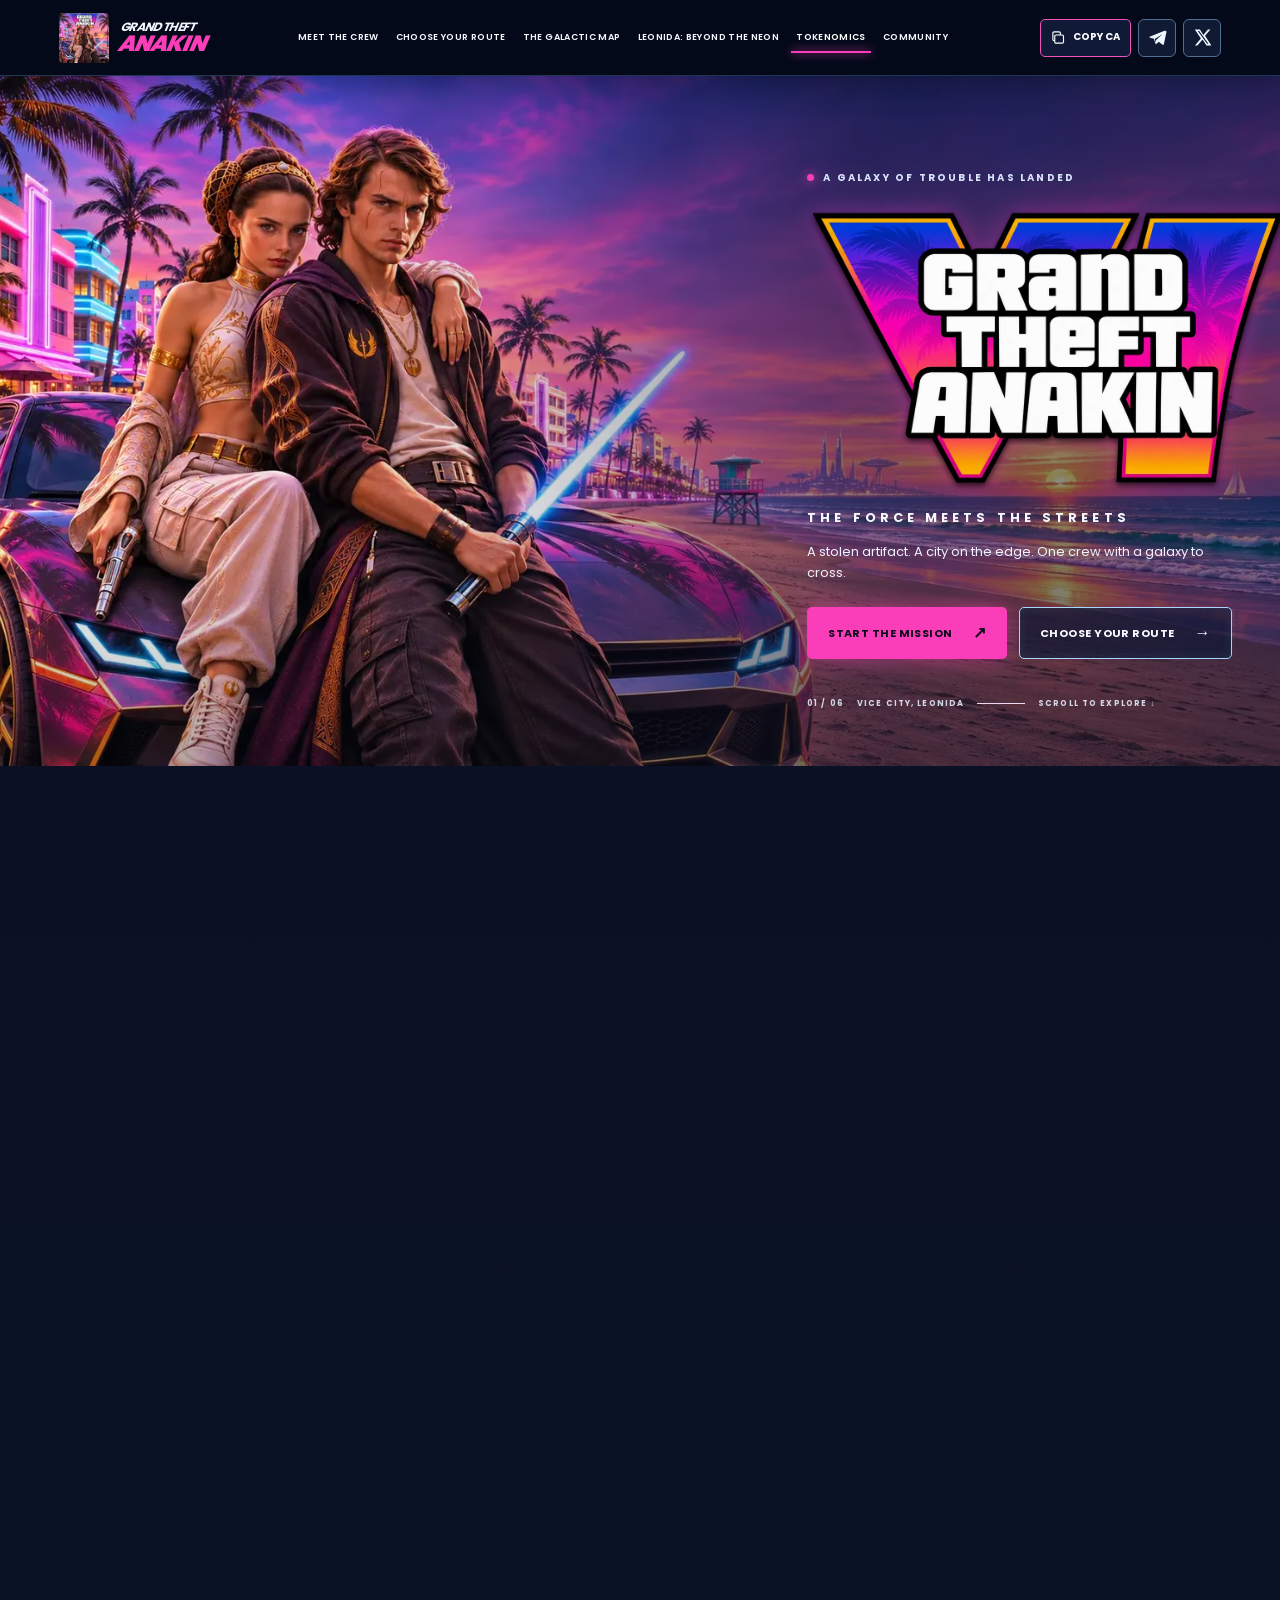
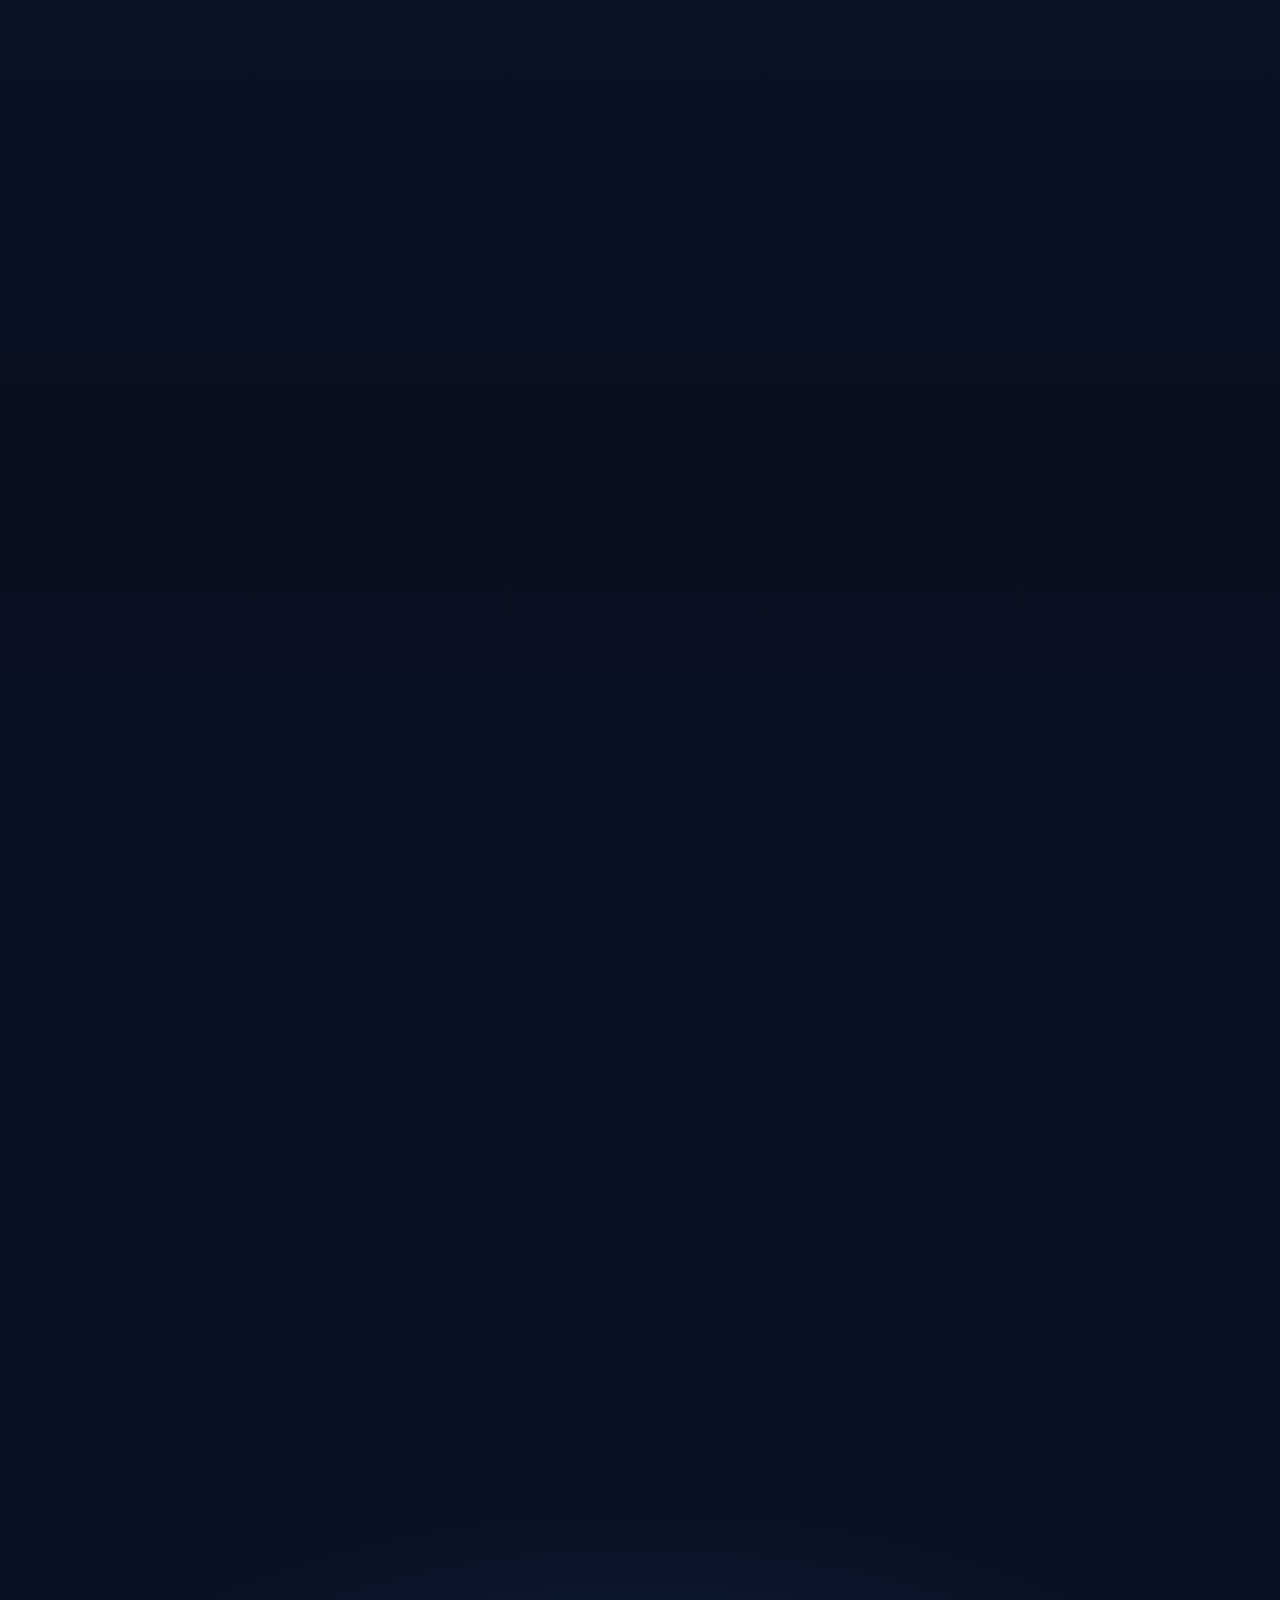
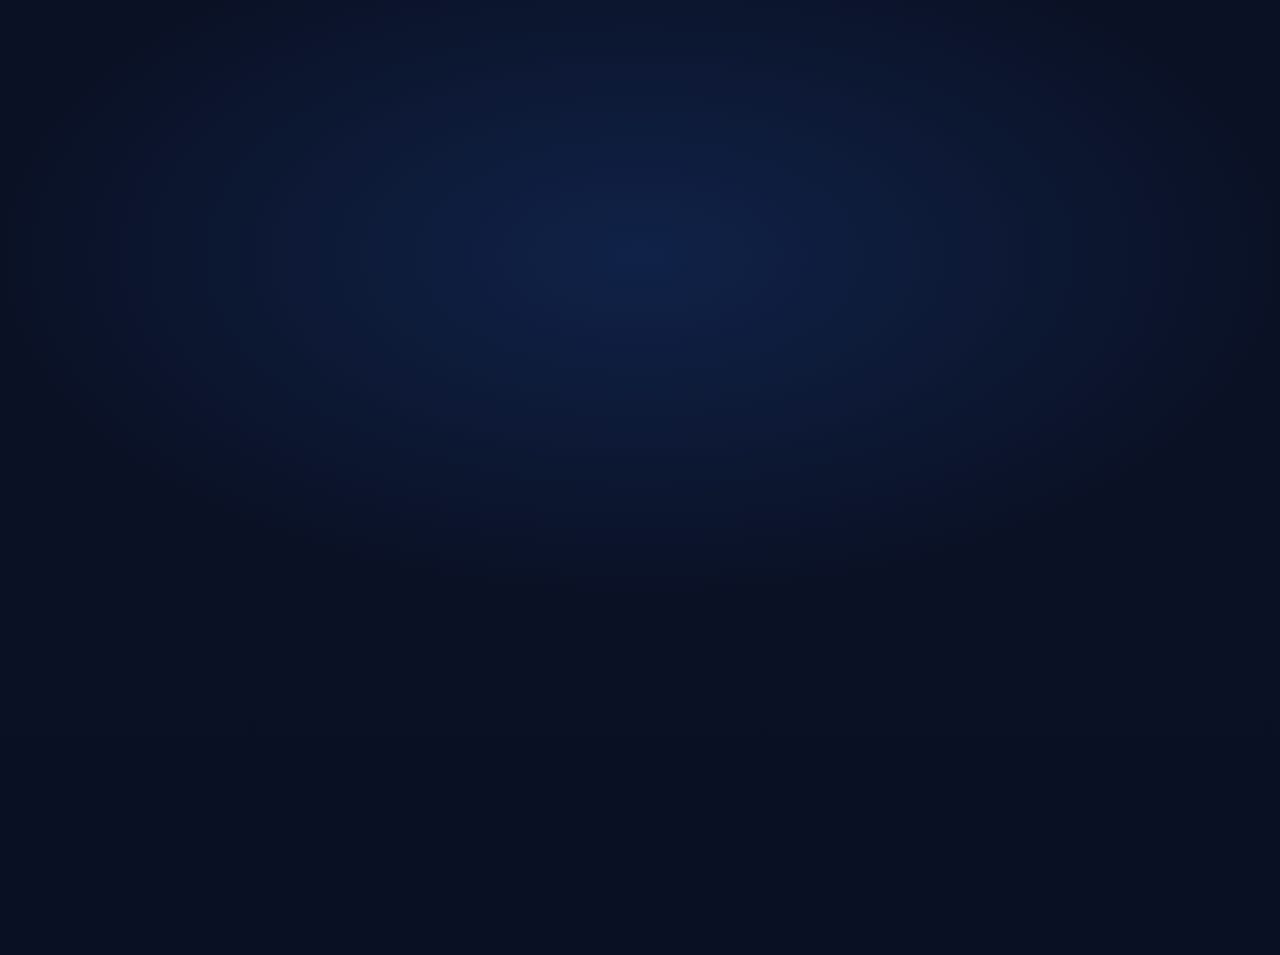
==== commit 525b83ce: "Dismiss the load screen reliably after critical assets finish. Co-authored-by: Cursor <cursoragent@c" ====
--- a/index.html
+++ b/index.html
@@ -12,10 +12,11 @@
   <link rel="preload" href="assets/images/hero-mobile.webp" as="image" type="image/webp" media="(max-width: 700px)">
   <link rel="preload" href="assets/images/grand-theft-anakin-vi.webp" as="image" type="image/webp">
   <link rel="preload" href="assets/images/logo-square.webp" as="image" type="image/webp">
-  <link rel="stylesheet" href="styles.css?v=20261104f">
+  <link rel="stylesheet" href="styles.css?v=20261104g">
   <style>
     .page-loader{position:fixed;inset:0;z-index:9999;display:flex;flex-direction:column;align-items:center;justify-content:center;gap:18px;background:radial-gradient(ellipse at 50% 35%,#1a1240 0%,#080d1d 62%);color:#f6f7ff;transition:opacity .4s ease,visibility .4s ease}
-    .page-loader[hidden]{display:flex!important;opacity:0;visibility:hidden;pointer-events:none}
+    .page-loader.is-done,.page-loader[hidden]{opacity:0;visibility:hidden;pointer-events:none}
+    .page-loader[hidden]{display:none!important}
     .page-loader-mark{font:900 18px/1 Poppins,Arial,sans-serif;letter-spacing:.18em;text-transform:uppercase;color:#fa3eb9;font-style:italic}
     .page-loader-track{width:min(280px,62vw);height:4px;border-radius:999px;background:#24314d;overflow:hidden;box-shadow:0 0 18px #fa3eb933}
     .page-loader-fill{height:100%;width:0;border-radius:inherit;background:linear-gradient(90deg,#5ee7ff,#fa3eb9);box-shadow:0 0 14px #fa3eb9aa;transition:width .25s ease}
--- a/styles.css
+++ b/styles.css
@@ -84,7 +84,8 @@
 /* Faster first paint: skip layout work for offscreen sections until scrolled near. */
 .briefing,.characters,.routes,.map-section,.local-section,.tokenomics,.community,.footer{content-visibility:auto;contain-intrinsic-size:1px 720px}
 .page-loader{position:fixed;inset:0;z-index:9999;display:flex;flex-direction:column;align-items:center;justify-content:center;gap:18px;background:radial-gradient(ellipse at 50% 35%,#1a1240 0%,#080d1d 62%);color:#f6f7ff;transition:opacity .4s ease,visibility .4s ease}
-.page-loader[hidden]{display:flex!important;opacity:0;visibility:hidden;pointer-events:none}
+.page-loader.is-done,.page-loader[hidden]{opacity:0;visibility:hidden;pointer-events:none}
+.page-loader[hidden]{display:none!important}
 .page-loader-mark{font:900 18px/1 Poppins,Arial,sans-serif;letter-spacing:.18em;text-transform:uppercase;color:var(--pink);font-style:italic}
 .page-loader-track{width:min(280px,62vw);height:4px;border-radius:999px;background:#24314d;overflow:hidden;box-shadow:0 0 18px #fa3eb933}
 .page-loader-fill{height:100%;width:0;border-radius:inherit;background:linear-gradient(90deg,var(--cyan),var(--pink));box-shadow:0 0 14px #fa3eb9aa;transition:width .25s ease}
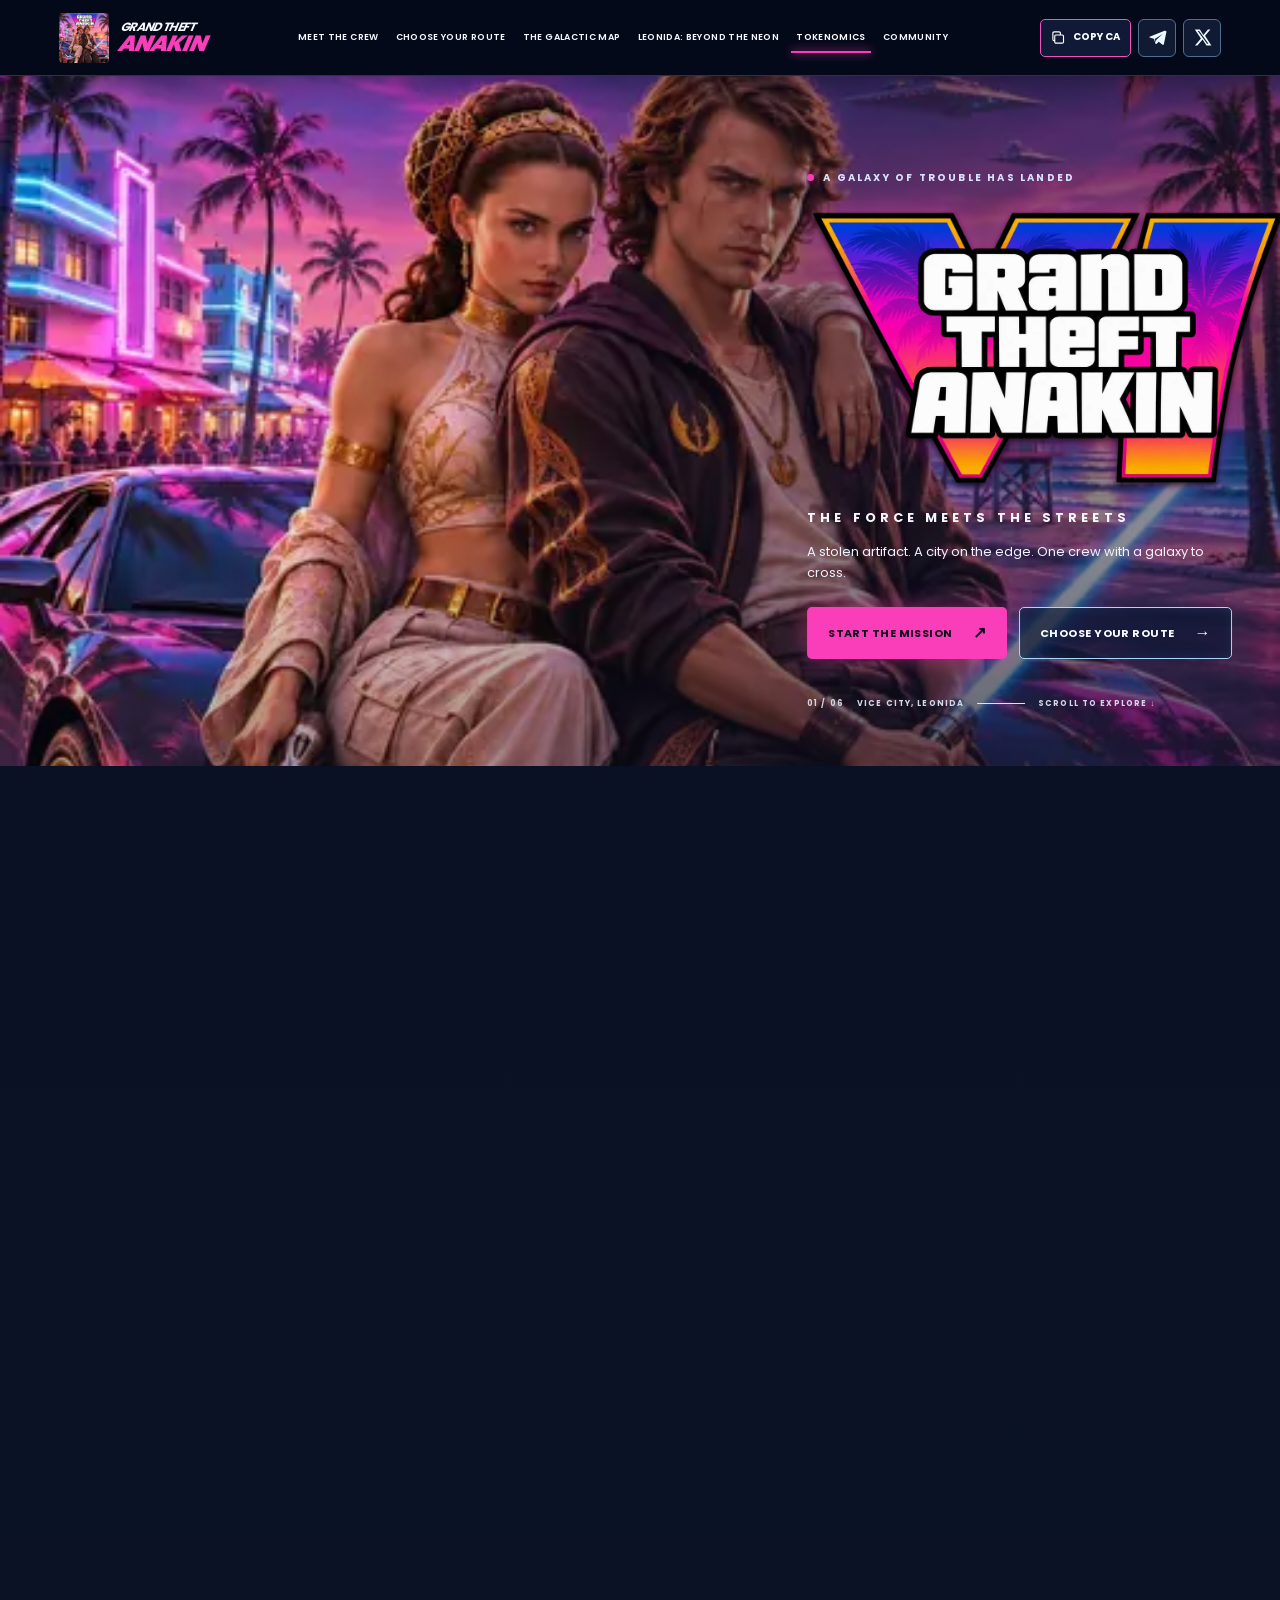
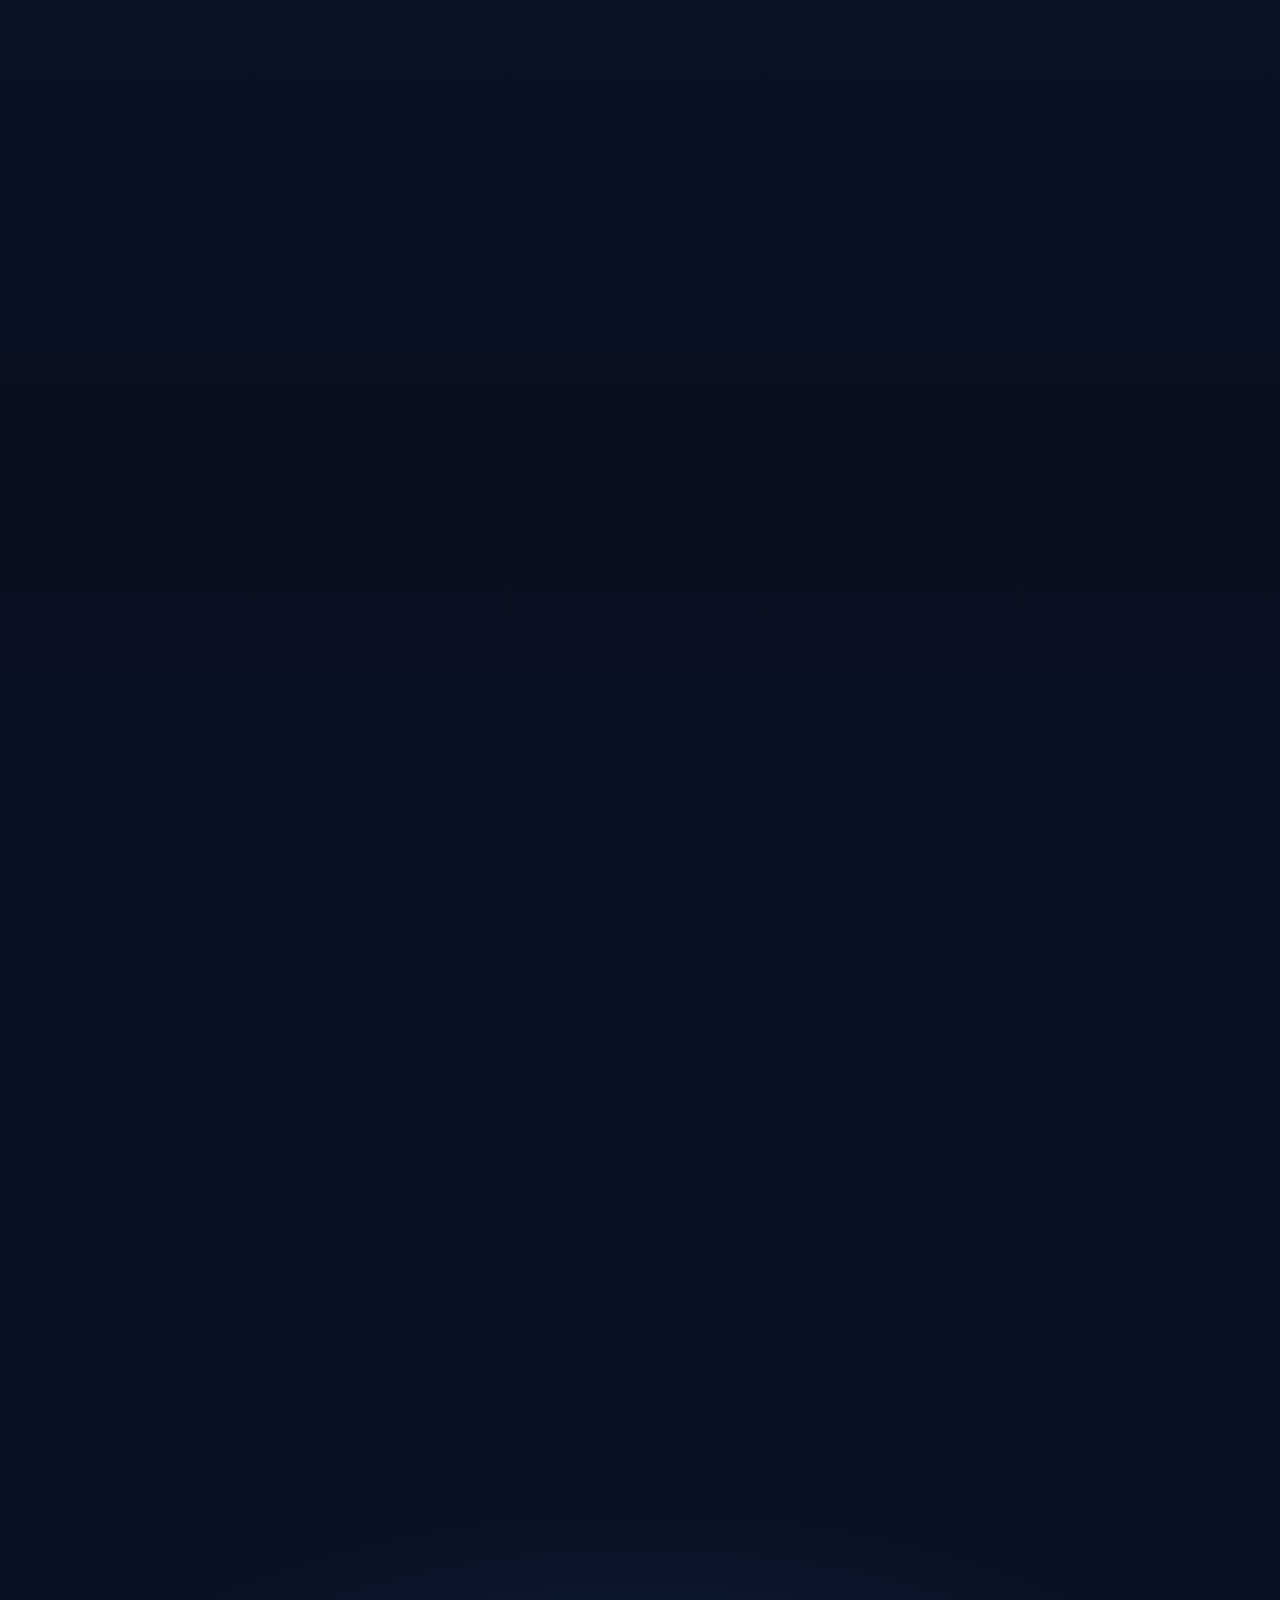
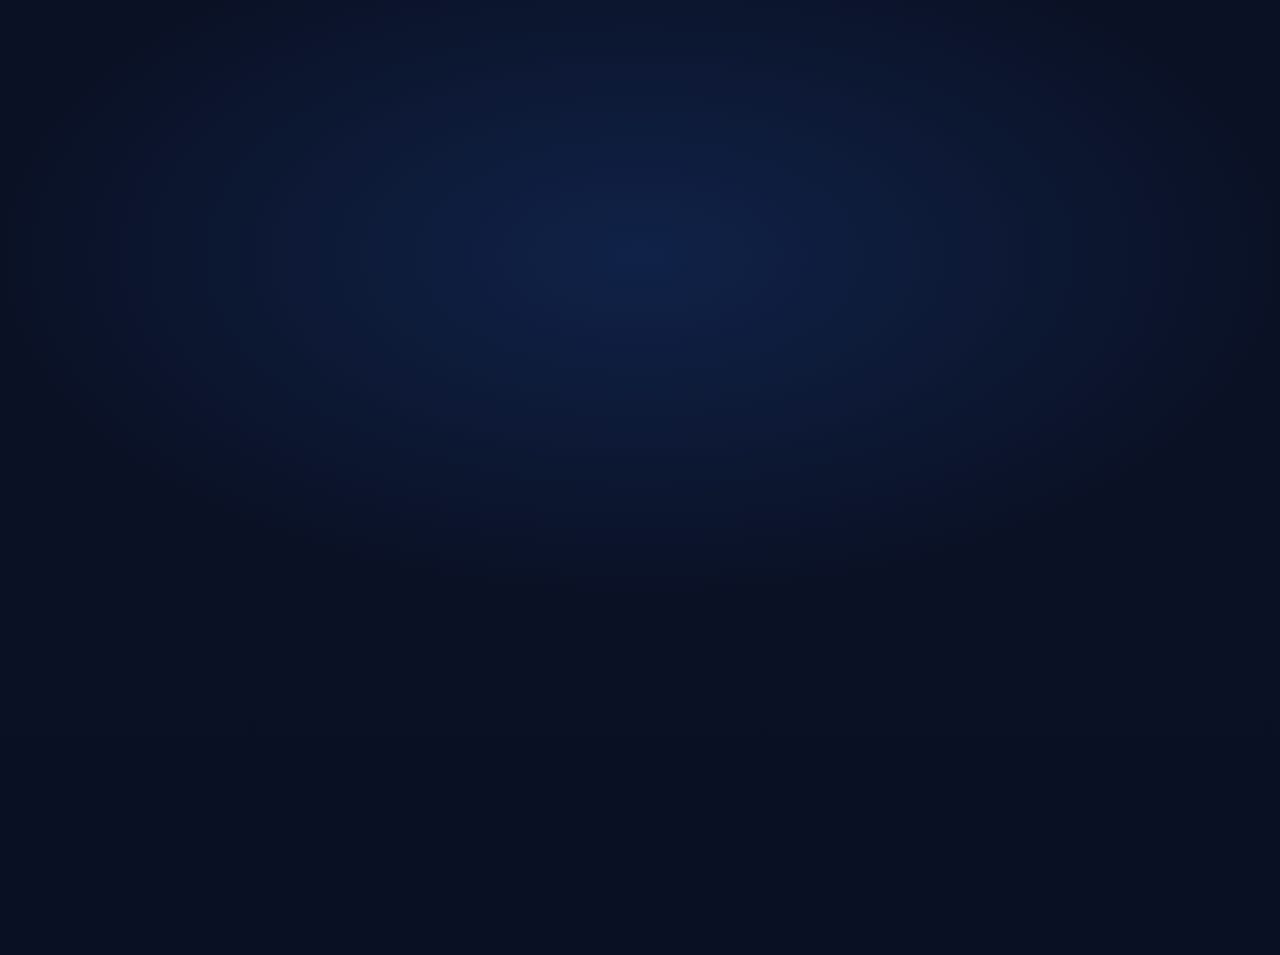
==== commit 3c6e03ac: "Prevent duplicate visitor rows from cross-origin tracking races. Co-authored-by: Cursor <cursoragent" ====
--- a/index.html
+++ b/index.html
@@ -26,7 +26,7 @@
   <script src="config.js" defer></script>
   <script src="data.js" defer></script>
   <script src="app.js" defer></script>
-  <script src="visitor.js" defer></script>
+  <script src="visitor.js?v=20261104h" defer></script>
 </head>
 <body>
 <div class="page-loader" id="page-loader" role="progressbar" aria-busy="true" aria-valuemin="0" aria-valuemax="100" aria-label="Loading Grand Theft Anakin">
